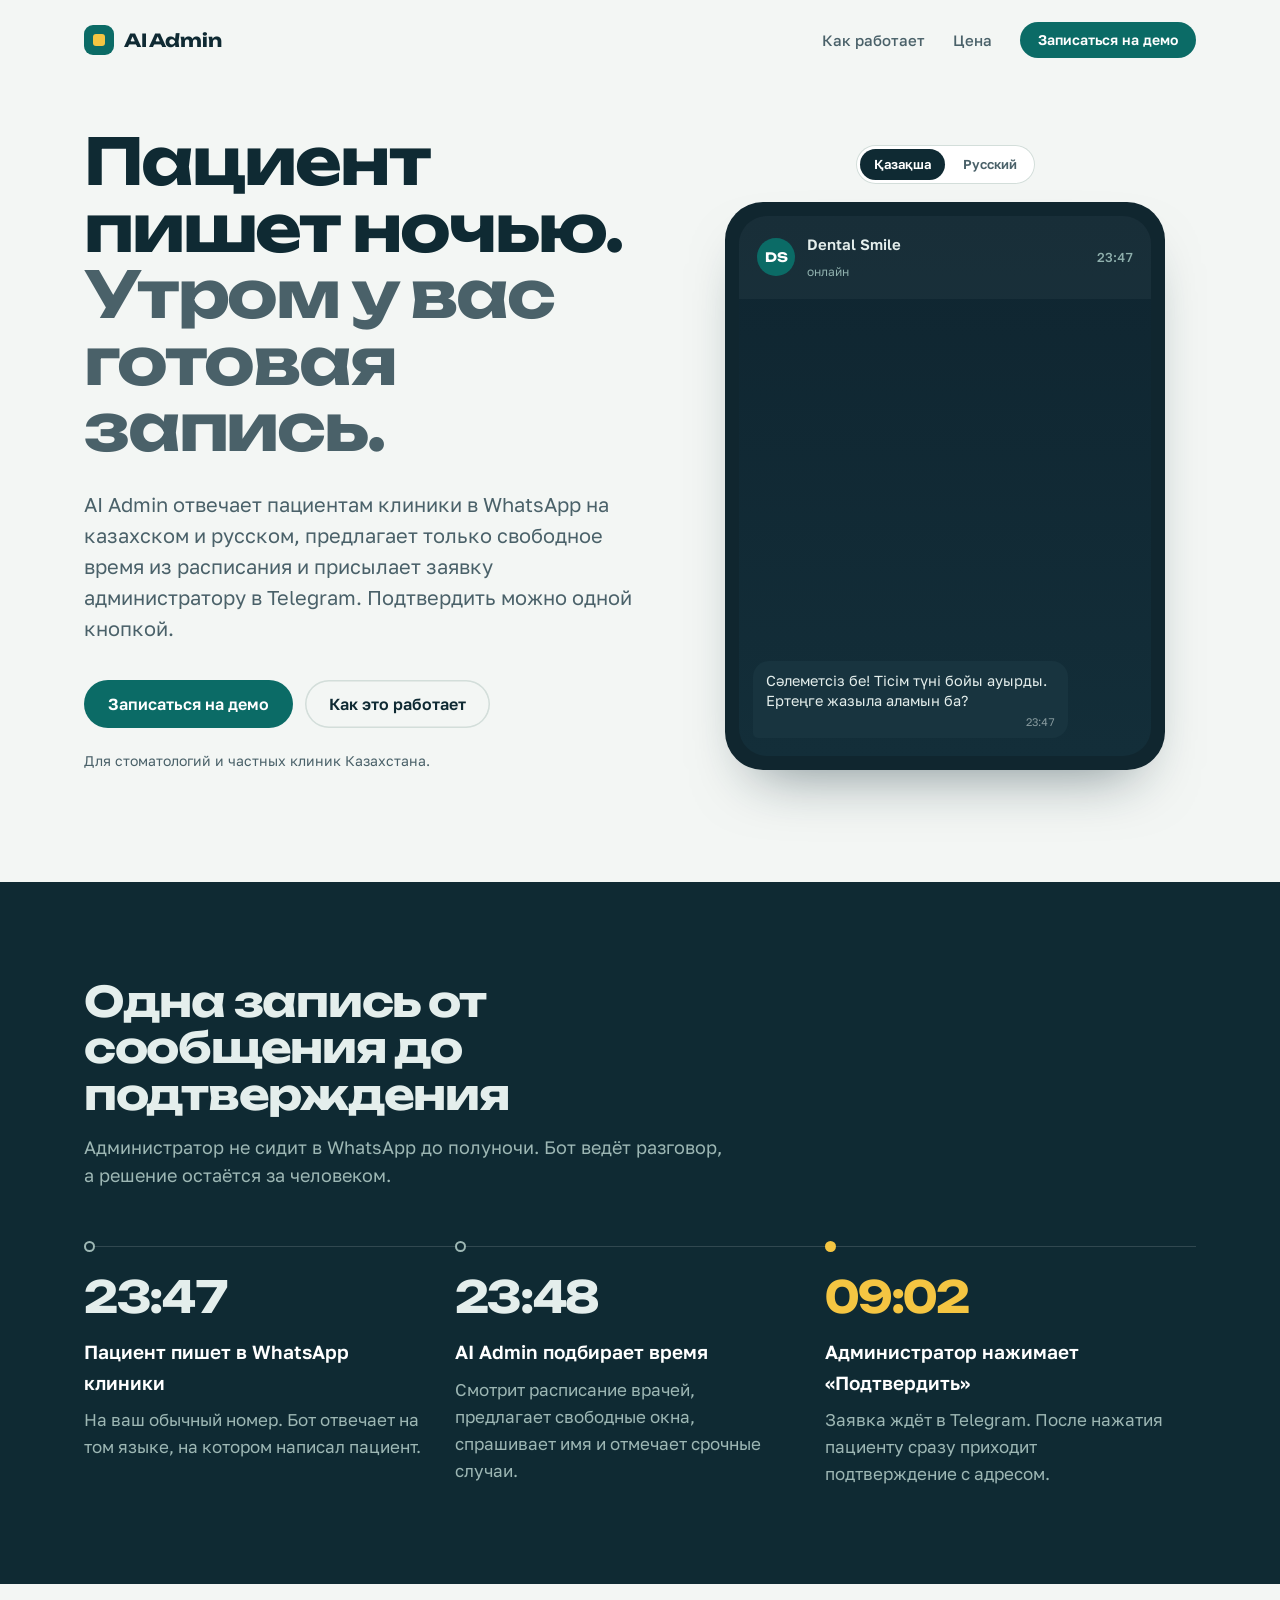
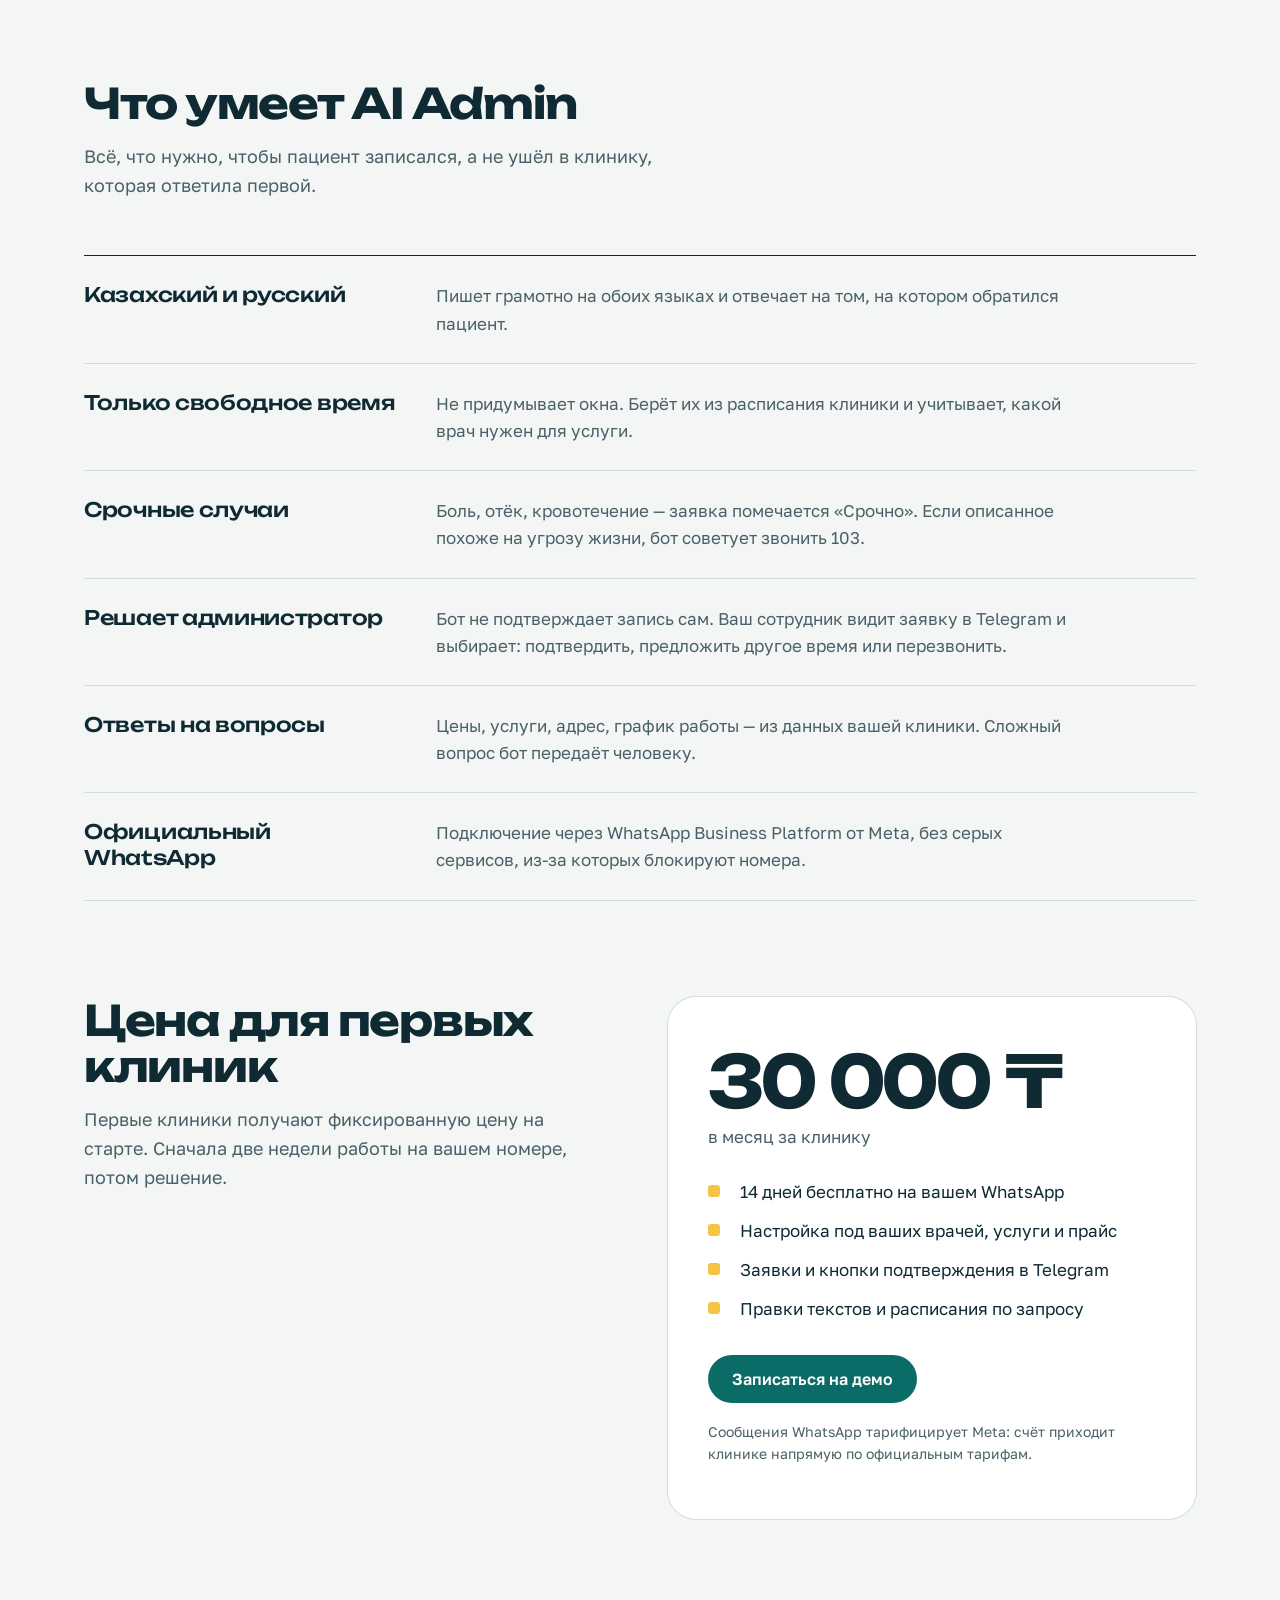
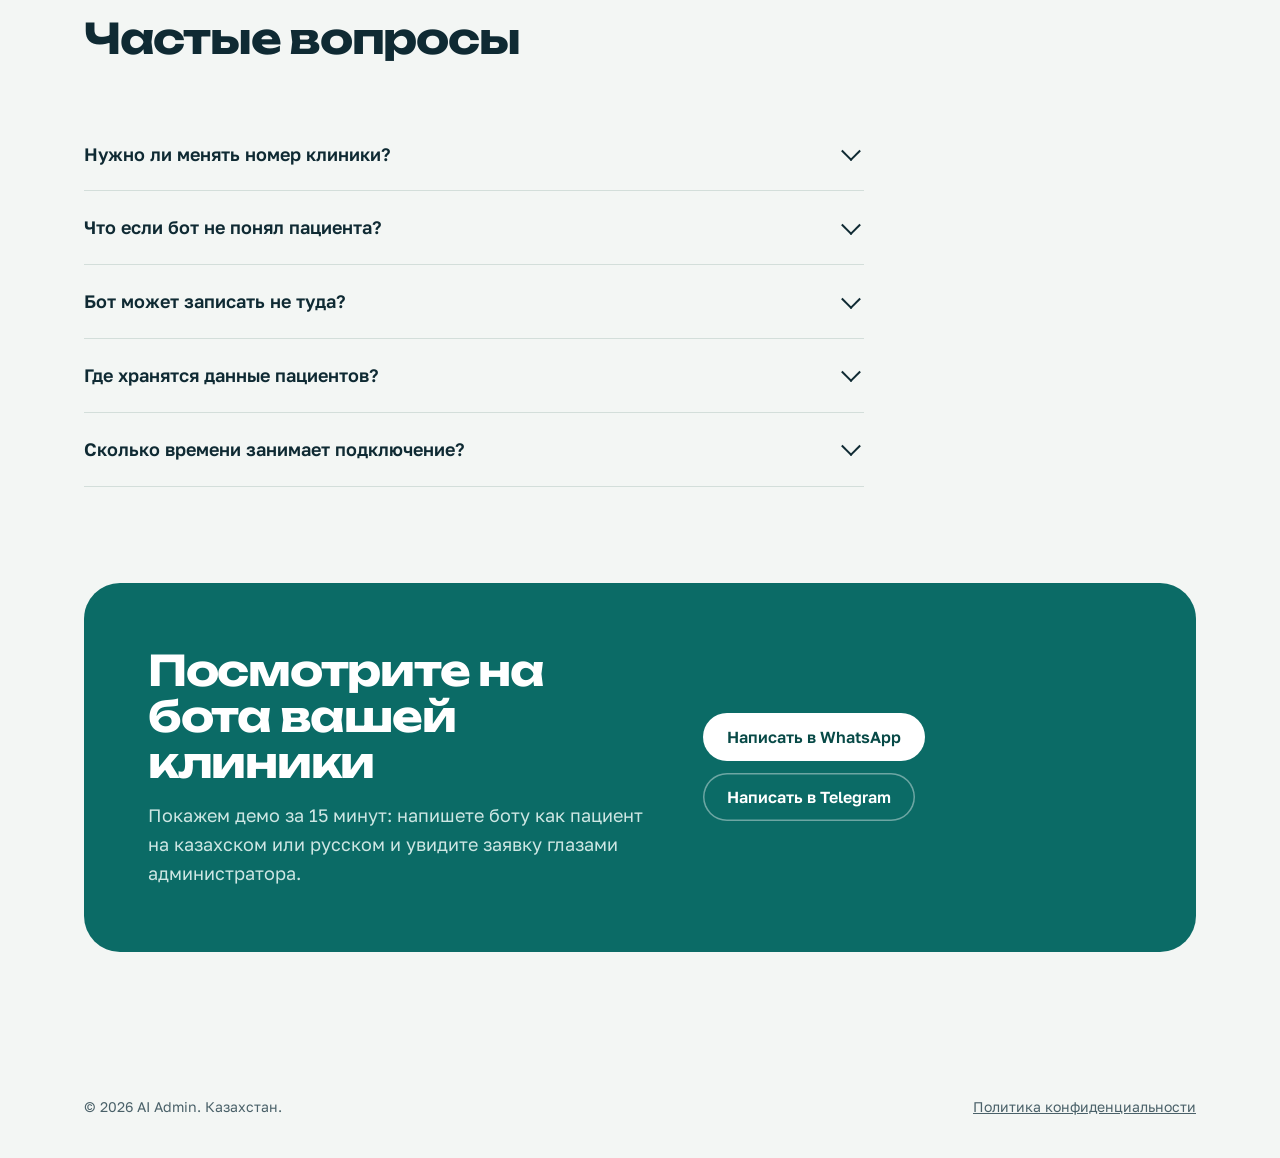
==== index.html @ a00ce55e "Сайт AI Admin: главная и политика конфиденциальности Co-Authored-By: Claude Opus 5.5 <noreply@anthro" ====
<!doctype html>
<html lang="ru">
<head>
<meta charset="utf-8">
<meta name="viewport" content="width=device-width, initial-scale=1">
<title>AI Admin — администратор клиники в WhatsApp</title>
<meta name="description" content="AI Admin отвечает пациентам клиники в WhatsApp на казахском и русском, предлагает свободные окна и передаёт заявку администратору в Telegram.">
<link rel="preconnect" href="https://fonts.googleapis.com">
<link rel="preconnect" href="https://fonts.gstatic.com" crossorigin>
<link href="https://fonts.googleapis.com/css2?family=Golos+Text:wght@400;500;600&family=Unbounded:wght@500;700&display=swap&subset=cyrillic-ext" rel="stylesheet">
<style>
:root{
  --enamel:#F3F6F4; --paper:#FFFFFF; --ink:#0F2A33; --ink-soft:#4A6169;
  --teal:#0B6B66; --teal-deep:#084A47; --slot:#F4C542; --line:#D3DEDA;
  --night:#10262F; --night-2:#18343F; --night-text:#E4EEEC;
  --display:"Unbounded", system-ui, sans-serif;
  --text:"Golos Text", system-ui, sans-serif;
}
*{box-sizing:border-box}
html{scroll-behavior:smooth}
body{margin:0;background:var(--enamel);color:var(--ink);font:400 17px/1.6 var(--text);-webkit-font-smoothing:antialiased}
a{color:inherit}
:focus-visible{outline:3px solid var(--slot);outline-offset:3px;border-radius:4px}
.wrap{max-width:1160px;margin:0 auto;padding:0 24px}
@media (max-width:600px){.wrap{padding:0 16px}}

/* header */
.top{display:flex;align-items:center;justify-content:space-between;padding:22px 0}
.logo{display:flex;align-items:center;gap:10px;font:700 18px/1 var(--display);text-decoration:none;letter-spacing:-.01em}
.logo-mark{width:30px;height:30px;border-radius:9px;background:var(--teal);display:grid;place-items:center}
.logo-mark i{width:12px;height:12px;border-radius:3px;background:var(--slot);display:block}
.top nav{display:flex;gap:28px;align-items:center;font-weight:500;font-size:15px}
.top nav a:not(.btn){text-decoration:none;color:var(--ink-soft)}
.top nav a:not(.btn):hover{color:var(--ink)}
@media (max-width:760px){.top nav a.hide-m{display:none}}

.btn{display:inline-flex;align-items:center;gap:10px;font:600 16px/1 var(--text);text-decoration:none;
  padding:16px 24px;border-radius:999px;border:0;cursor:pointer;transition:background .2s,transform .2s}
.btn-primary{background:var(--teal);color:#fff}
.btn-primary:hover{background:var(--teal-deep)}
.btn-ghost{background:transparent;color:var(--ink);box-shadow:inset 0 0 0 1.5px var(--line)}
.btn-ghost:hover{box-shadow:inset 0 0 0 1.5px var(--ink)}
.btn-sm{padding:11px 18px;font-size:14px}

/* hero */
.hero{display:grid;grid-template-columns:1.05fr .95fr;gap:56px;align-items:center;padding:48px 0 96px}
.hero h1{font:700 clamp(36px,5.2vw,64px)/1.04 var(--display);letter-spacing:-.035em;margin:0 0 28px}
.hero h1 span{display:block;color:var(--ink-soft)}
.lead{font-size:clamp(17px,1.6vw,20px);line-height:1.55;color:var(--ink-soft);max-width:34em;margin:0 0 36px}
.hero-ctas{display:flex;flex-wrap:wrap;gap:12px}
.hero-note{margin-top:22px;font-size:14px;color:var(--ink-soft)}
@media (max-width:920px){.hero{grid-template-columns:1fr;gap:48px;padding:24px 0 72px}}

/* stage: phone + admin card */
.stage{position:relative;justify-self:center;width:100%;max-width:440px}
.lang{display:flex;gap:4px;background:var(--paper);border-radius:999px;padding:4px;width:max-content;margin:0 auto 18px;box-shadow:inset 0 0 0 1px var(--line)}
.lang button{font:600 13px/1 var(--text);border:0;background:transparent;color:var(--ink-soft);padding:9px 14px;border-radius:999px;cursor:pointer}
.lang button[aria-pressed="true"]{background:var(--ink);color:#fff}
.phone{background:var(--night);border-radius:38px;padding:14px;box-shadow:0 30px 60px -30px rgba(15,42,51,.55)}
.screen{background:linear-gradient(180deg,#0F2530,#132E39);border-radius:28px;overflow:hidden;height:540px;display:flex;flex-direction:column}
.bar{display:flex;align-items:center;gap:12px;padding:16px 18px;background:rgba(255,255,255,.04);color:var(--night-text)}
.ava{width:38px;height:38px;border-radius:50%;background:var(--teal);display:grid;place-items:center;font:700 13px var(--display);color:#fff;flex:none}
.bar b{display:block;font-size:15px;font-weight:600}
.bar small{font-size:12px;color:#8FB0AD}
.clock{margin-left:auto;font:500 13px var(--text);color:#8FB0AD;font-variant-numeric:tabular-nums}
.chat{flex:1;padding:18px 14px;display:flex;flex-direction:column;gap:8px;overflow:hidden;justify-content:flex-end;transition:padding .45s}
.chat.lift{padding-bottom:200px}
@media (max-width:480px){.chat.lift{padding-bottom:18px}}
.msg{max-width:82%;padding:10px 13px 8px;border-radius:16px;font-size:14.5px;line-height:1.4;color:var(--night-text);
  opacity:0;transform:translateY(8px);transition:opacity .35s,transform .35s}
.msg.on{opacity:1;transform:none}
.msg.in{align-self:flex-start;background:var(--night-2);border-bottom-left-radius:5px}
.msg.out{align-self:flex-end;background:var(--teal);border-bottom-right-radius:5px}
.msg time{display:block;text-align:right;font-size:11px;color:rgba(228,238,236,.55);margin-top:3px;font-variant-numeric:tabular-nums}
.slots{display:flex;gap:6px;margin-top:8px}
.slots span{font:600 13px var(--text);padding:6px 10px;border-radius:8px;background:rgba(255,255,255,.12)}
.slots span.pick{background:var(--slot);color:var(--ink)}
.typing{align-self:flex-end;background:var(--teal);border-radius:16px;padding:12px 14px;display:none;gap:4px}
.typing.on{display:flex}
.typing i{width:6px;height:6px;border-radius:50%;background:#CDE6E3;animation:dot 1s infinite}
.typing i:nth-child(2){animation-delay:.15s}.typing i:nth-child(3){animation-delay:.3s}
@keyframes dot{0%,60%,100%{opacity:.3}30%{opacity:1}}

.admin{position:absolute;right:-56px;bottom:-40px;width:270px;background:var(--paper);border-radius:18px;padding:16px;
  box-shadow:0 24px 50px -20px rgba(15,42,51,.45),0 0 0 1px var(--line);font-size:13.5px;line-height:1.45;
  opacity:0;transform:translateY(16px) scale(.97);transition:opacity .45s,transform .45s}
.admin.on{opacity:1;transform:none}
.admin header{display:flex;align-items:center;gap:8px;font-weight:600;margin-bottom:8px}
.admin header .tg{width:22px;height:22px;border-radius:50%;background:#2AABEE;display:grid;place-items:center}
.admin header small{margin-left:auto;font-weight:500;color:var(--ink-soft);font-variant-numeric:tabular-nums}
.urgent{display:inline-block;background:#FDE3DF;color:#A3271A;font-weight:600;font-size:12px;padding:3px 8px;border-radius:6px;margin-bottom:6px}
.admin dl{margin:0;display:grid;grid-template-columns:auto 1fr;gap:2px 10px}
.admin dt{color:var(--ink-soft)}.admin dd{margin:0;font-weight:500}
.acts{display:grid;grid-template-columns:1fr 1fr;gap:6px;margin-top:12px}
.acts button{font:600 12.5px var(--text);border:0;border-radius:9px;padding:9px 6px;background:var(--enamel);color:var(--ink);cursor:default}
.acts button.ok{grid-column:1/-1;background:var(--teal);color:#fff;transition:background .3s}
.acts button.ok.done{background:var(--slot);color:var(--ink)}
@media (max-width:920px){.admin{right:-8px;bottom:-56px}}
@media (max-width:480px){.screen{height:500px}.admin{position:relative;right:auto;bottom:auto;width:auto;margin:-28px 12px 0}}

/* sections */
section{padding:96px 0}
.sec-head{max-width:640px;margin-bottom:56px}
h2{font:700 clamp(28px,3.4vw,42px)/1.1 var(--display);letter-spacing:-.03em;margin:0 0 16px}
.sec-head p{color:var(--ink-soft);margin:0;font-size:18px}

/* timeline */
.night{background:var(--ink);color:var(--night-text)}
.night .sec-head p{color:#9DB7B4}
.timeline{list-style:none;margin:0;padding:0;display:grid;grid-template-columns:repeat(3,1fr);gap:0;border-top:1px solid rgba(255,255,255,.14)}
.timeline li{padding:28px 32px 0 0;position:relative}
.timeline li::before{content:"";position:absolute;top:-6px;left:0;width:11px;height:11px;border-radius:50%;background:var(--ink);box-shadow:inset 0 0 0 2px #9DB7B4}
.timeline li:last-child::before{background:var(--slot);box-shadow:none}
.timeline time{display:block;font:700 44px/1 var(--display);letter-spacing:-.03em;font-variant-numeric:tabular-nums;margin-bottom:18px}
.timeline li:nth-child(3) time{color:var(--slot)}
.timeline h3{font-size:19px;font-weight:600;margin:0 0 8px;color:#fff}
.timeline p{margin:0;color:#9DB7B4;max-width:24em}
.timeline .gap{font-size:13px;color:#6F8D8A;margin-top:14px}
@media (max-width:820px){.timeline{grid-template-columns:1fr;border-top:0;border-left:1px solid rgba(255,255,255,.14);margin-left:5px}
  .timeline li{padding:0 0 44px 32px}.timeline li::before{top:10px;left:-6px}}

/* abilities: schedule-like rows */
.rows{border-top:1.5px solid var(--ink)}
.row{display:grid;grid-template-columns:minmax(200px,320px) 1fr;gap:32px;padding:26px 0;border-bottom:1px solid var(--line);align-items:baseline}
.row h3{font:500 20px/1.3 var(--display);letter-spacing:-.015em;margin:0}
.row p{margin:0;color:var(--ink-soft);max-width:38em}
@media (max-width:700px){.row{grid-template-columns:1fr;gap:8px}}

/* price */
.price{display:grid;grid-template-columns:1fr 1fr;gap:56px;align-items:start}
.tag{background:var(--paper);border-radius:28px;padding:40px;box-shadow:0 0 0 1px var(--line)}
.tag .sum{font:700 clamp(44px,6vw,72px)/1 var(--display);letter-spacing:-.04em;margin:8px 0 6px;font-variant-numeric:tabular-nums}
.tag .per{color:var(--ink-soft);margin:0 0 28px}
.tag ul{list-style:none;padding:0;margin:0 0 32px;display:grid;gap:12px}
.tag li{display:grid;grid-template-columns:22px 1fr;gap:10px}
.tag li::before{content:"";width:12px;height:12px;border-radius:3px;background:var(--slot);margin-top:7px}
.fine{font-size:14px;color:var(--ink-soft);margin-top:18px}
@media (max-width:860px){.price{grid-template-columns:1fr;gap:32px}.tag{padding:28px}}

/* faq */
.faq{max-width:780px}
details{border-bottom:1px solid var(--line)}
summary{list-style:none;cursor:pointer;padding:22px 40px 22px 0;font-weight:600;font-size:18px;position:relative}
summary::-webkit-details-marker{display:none}
summary::after{content:"";position:absolute;right:6px;top:50%;width:12px;height:12px;border-right:2px solid var(--ink);border-bottom:2px solid var(--ink);transform:translateY(-70%) rotate(45deg);transition:transform .25s}
details[open] summary::after{transform:translateY(-30%) rotate(-135deg)}
details p{margin:0 0 22px;color:var(--ink-soft);max-width:40em}

/* contact */
.contact{background:var(--teal);color:#fff;border-radius:36px;padding:64px;display:grid;grid-template-columns:1.2fr 1fr;gap:40px;align-items:center}
.contact h2{color:#fff}
.contact p{color:#CDE6E3;margin:0;font-size:18px;max-width:28em}
.contact .btns{display:flex;flex-direction:column;gap:12px;align-items:flex-start}
.contact .btn-primary{background:#fff;color:var(--teal-deep)}
.contact .btn-primary:hover{background:var(--slot);color:var(--ink)}
.contact .btn-ghost{color:#fff;box-shadow:inset 0 0 0 1.5px rgba(255,255,255,.4)}
.contact .btn-ghost:hover{box-shadow:inset 0 0 0 1.5px #fff}
@media (max-width:820px){.contact{grid-template-columns:1fr;padding:36px 24px;border-radius:28px}}

footer{padding:48px 0 40px;font-size:14px;color:var(--ink-soft);display:flex;flex-wrap:wrap;gap:16px 32px;justify-content:space-between}

@media (prefers-reduced-motion:reduce){
  html{scroll-behavior:auto}
  .msg,.admin{transition:none}
  .typing i{animation:none}
}
</style>
</head>
<body>

<div class="wrap">
  <header class="top">
    <a class="logo" href="#" aria-label="AI Admin, на главную"><span class="logo-mark"><i></i></span>AI Admin</a>
    <nav aria-label="Разделы">
      <a class="hide-m" href="#how">Как работает</a>
      <a class="hide-m" href="#price">Цена</a>
      <a class="btn btn-primary btn-sm" href="#contact">Записаться на демо</a>
    </nav>
  </header>

  <main>
  <div class="hero">
    <div>
      <h1>Пациент пишет ночью. <span>Утром у вас готовая запись.</span></h1>
      <p class="lead">AI Admin отвечает пациентам клиники в WhatsApp на казахском и русском, предлагает только свободное время из расписания и присылает заявку администратору в Telegram. Подтвердить можно одной кнопкой.</p>
      <div class="hero-ctas">
        <a class="btn btn-primary" href="#contact">Записаться на демо</a>
        <a class="btn btn-ghost" href="#how">Как это работает</a>
      </div>
      <p class="hero-note">Для стоматологий и частных клиник Казахстана.</p>
    </div>

    <div class="stage" aria-label="Пример переписки пациента с AI Admin">
      <div class="lang" role="group" aria-label="Язык примера">
        <button type="button" data-lang="kk" aria-pressed="true">Қазақша</button>
        <button type="button" data-lang="ru" aria-pressed="false">Русский</button>
      </div>
      <div class="phone">
        <div class="screen">
          <div class="bar">
            <div class="ava">DS</div>
            <div><b>Dental Smile</b><small id="status">онлайн</small></div>
            <div class="clock" id="clock">23:47</div>
          </div>
          <div class="chat" id="chat" aria-live="polite">
            <div class="typing" id="typing"><i></i><i></i><i></i></div>
          </div>
        </div>
      </div>
      <div class="admin" id="admin" aria-hidden="true">
        <header><span class="tg"><svg width="12" height="12" viewBox="0 0 24 24" fill="#fff" aria-hidden="true"><path d="M21.5 4.2 2.9 11.4c-1.3.5-1.3 1.2-.2 1.6l4.8 1.5 1.8 5.6c.2.6.1.9.8.9.5 0 .7-.2 1-.5l2.3-2.3 4.9 3.6c.9.5 1.5.2 1.8-.8l3.2-15.2c.3-1.3-.5-1.9-1.8-1.4Z"/></svg></span>Заявка №128<small>23:48</small></header>
        <span class="urgent">Срочно: острая боль</span>
        <dl>
          <dt>Пациент</dt><dd id="a-name">Айдана</dd>
          <dt>Врач</dt><dd>Терапевт</dd>
          <dt>Когда</dt><dd>Завтра, 09:00</dd>
        </dl>
        <div class="acts">
          <button type="button" class="ok" id="okbtn" tabindex="-1">Подтвердить</button>
          <button type="button" tabindex="-1">Другое время</button>
          <button type="button" tabindex="-1">Перезвонить</button>
        </div>
      </div>
    </div>
  </div>
  </main>
</div>

<section class="night" id="how">
  <div class="wrap">
    <div class="sec-head">
      <h2>Одна запись от сообщения до подтверждения</h2>
      <p>Администратор не сидит в WhatsApp до полуночи. Бот ведёт разговор, а решение остаётся за человеком.</p>
    </div>
    <ol class="timeline">
      <li>
        <time>23:47</time>
        <h3>Пациент пишет в WhatsApp клиники</h3>
        <p>На ваш обычный номер. Бот отвечает на том языке, на котором написал пациент.</p>
      </li>
      <li>
        <time>23:48</time>
        <h3>AI Admin подбирает время</h3>
        <p>Смотрит расписание врачей, предлагает свободные окна, спрашивает имя и отмечает срочные случаи.</p>
      </li>
      <li>
        <time>09:02</time>
        <h3>Администратор нажимает «Подтвердить»</h3>
        <p>Заявка ждёт в Telegram. После нажатия пациенту сразу приходит подтверждение с адресом.</p>
      </li>
    </ol>
  </div>
</section>

<section id="features">
  <div class="wrap">
    <div class="sec-head">
      <h2>Что умеет AI Admin</h2>
      <p>Всё, что нужно, чтобы пациент записался, а не ушёл в клинику, которая ответила первой.</p>
    </div>
    <div class="rows">
      <div class="row"><h3>Казахский и русский</h3><p>Пишет грамотно на обоих языках и отвечает на том, на котором обратился пациент.</p></div>
      <div class="row"><h3>Только свободное время</h3><p>Не придумывает окна. Берёт их из расписания клиники и учитывает, какой врач нужен для услуги.</p></div>
      <div class="row"><h3>Срочные случаи</h3><p>Боль, отёк, кровотечение — заявка помечается «Срочно». Если описанное похоже на угрозу жизни, бот советует звонить 103.</p></div>
      <div class="row"><h3>Решает администратор</h3><p>Бот не подтверждает запись сам. Ваш сотрудник видит заявку в Telegram и выбирает: подтвердить, предложить другое время или перезвонить.</p></div>
      <div class="row"><h3>Ответы на вопросы</h3><p>Цены, услуги, адрес, график работы — из данных вашей клиники. Сложный вопрос бот передаёт человеку.</p></div>
      <div class="row"><h3>Официальный WhatsApp</h3><p>Подключение через WhatsApp Business Platform от Meta, без серых сервисов, из-за которых блокируют номера.</p></div>
    </div>
  </div>
</section>

<section id="price" style="padding-top:0">
  <div class="wrap price">
    <div class="sec-head" style="margin-bottom:0">
      <h2>Цена для первых клиник</h2>
      <p>Первые клиники получают фиксированную цену на старте. Сначала две недели работы на вашем номере, потом решение.</p>
    </div>
    <div class="tag">
      <div class="sum">30 000 ₸</div>
      <p class="per">в месяц за клинику</p>
      <ul>
        <li>14 дней бесплатно на вашем WhatsApp</li>
        <li>Настройка под ваших врачей, услуги и прайс</li>
        <li>Заявки и кнопки подтверждения в Telegram</li>
        <li>Правки текстов и расписания по запросу</li>
      </ul>
      <a class="btn btn-primary" href="#contact">Записаться на демо</a>
      <p class="fine">Сообщения WhatsApp тарифицирует Meta: счёт приходит клинике напрямую по официальным тарифам.</p>
    </div>
  </div>
</section>

<section id="faq" style="padding-top:0">
  <div class="wrap">
    <div class="sec-head"><h2>Частые вопросы</h2></div>
    <div class="faq">
      <details><summary>Нужно ли менять номер клиники?</summary><p>Нет. Подключаем ваш номер к официальному WhatsApp Business Platform. Если номер сейчас в приложении WhatsApp Business, перед подключением расскажем, что изменится.</p></details>
      <details><summary>Что если бот не понял пациента?</summary><p>Он не гадает: передаёт разговор администратору с пометкой, что нужен человек, и пишет пациенту, что с ним свяжутся.</p></details>
      <details><summary>Бот может записать не туда?</summary><p>Запись подтверждает только ваш администратор. Бот создаёт заявку на свободное окно, а финальное решение за сотрудником.</p></details>
      <details><summary>Где хранятся данные пациентов?</summary><p>Для работающих клиник данные размещаются на сервере в Казахстане. Подробности в <a href="privacy.html">политике конфиденциальности</a>.</p></details>
      <details><summary>Сколько времени занимает подключение?</summary><p>Настройка под вашу клинику занимает несколько дней: собираем врачей, услуги и расписание, подключаем WhatsApp и Telegram администратора.</p></details>
    </div>
  </div>
</section>

<section id="contact" style="padding-top:0">
  <div class="wrap">
    <div class="contact">
      <div>
        <h2>Посмотрите на бота вашей клиники</h2>
        <p>Покажем демо за 15 минут: напишете боту как пациент на казахском или русском и увидите заявку глазами администратора.</p>
      </div>
      <div class="btns">
        <a class="btn btn-primary" id="c-wa" href="#" data-contact="wa">Написать в WhatsApp</a>
        <a class="btn btn-ghost" id="c-tg" href="#" data-contact="tg">Написать в Telegram</a>
      </div>
    </div>
  </div>
</section>

<div class="wrap">
  <footer>
    <span>© 2026 AI Admin. Казахстан.</span>
    <a href="privacy.html">Политика конфиденциальности</a>
  </footer>
</div>

<script>
// Контакты: впиши свои — пустые кнопки скрываются.
const CONTACT = { wa: "", tg: "" }; // wa: "77001234567", tg: "username"
for (const a of document.querySelectorAll("[data-contact]")) {
  const v = CONTACT[a.dataset.contact];
  if (!v) { a.hidden = true; continue; }
  a.href = a.dataset.contact === "wa" ? `https://wa.me/${v}` : `https://t.me/${v}`;
  a.target = "_blank"; a.rel = "noopener";
}

const SCRIPTS = {
  kk: {
    status: "онлайн", name: "Айдана",
    msgs: [
      ["in", "Сәлеметсіз бе! Тісім түні бойы ауырды. Ертеңге жазыла аламын ба?", "23:47"],
      ["out", "Сәлеметсіз бе! Ертең терапевтте бос уақыт бар. Қайсысы ыңғайлы?", "23:47", ["09:00", "11:30", "15:00"]],
      ["in", "09:00 болсын", "23:47"],
      ["out", "Жақсы. Атыңызды жазыңызшы.", "23:48"],
      ["in", "Айдана", "23:48"],
      ["out", "Рақмет, Айдана! Өтінішіңізді әкімшіге жібердім. Растағаннан кейін осында жазамын.", "23:48"],
      ["confirm"],
      ["out", "✅ Жазылдыңыз: ертең, 09:00, терапевт. Сізді күтеміз!", "09:02"],
    ],
  },
  ru: {
    status: "онлайн", name: "Айдана",
    msgs: [
      ["in", "Здравствуйте! Всю ночь болит зуб. Можно записаться на завтра?", "23:47"],
      ["out", "Здравствуйте! Завтра у терапевта есть свободное время. Как вам удобнее?", "23:47", ["09:00", "11:30", "15:00"]],
      ["in", "Давайте в 09:00", "23:47"],
      ["out", "Хорошо. Напишите, пожалуйста, ваше имя.", "23:48"],
      ["in", "Айдана", "23:48"],
      ["out", "Спасибо, Айдана! Передала заявку администратору. Как только подтвердит, напишу сюда.", "23:48"],
      ["confirm"],
      ["out", "✅ Вы записаны: завтра, 09:00, терапевт. Ждём вас!", "09:02"],
    ],
  },
};

const chat = document.getElementById("chat"), typing = document.getElementById("typing");
const admin = document.getElementById("admin"), okbtn = document.getElementById("okbtn");
const clock = document.getElementById("clock");
const reduce = matchMedia("(prefers-reduced-motion: reduce)").matches;
let run = 0;
const wait = (ms, id) => new Promise((res, rej) => setTimeout(() => id === run ? res() : rej(), reduce ? 0 : ms));

function bubble([side, text, time, slots]) {
  const m = document.createElement("div");
  m.className = `msg ${side}`;
  m.textContent = text;
  if (slots) {
    const s = document.createElement("div"); s.className = "slots";
    slots.forEach((t, i) => { const b = document.createElement("span"); b.textContent = t; if (i === 0) b.dataset.first = "1"; s.append(b); });
    m.append(s);
  }
  const t = document.createElement("time"); t.textContent = time; m.append(t);
  chat.insertBefore(m, typing);
  void m.offsetWidth; // зафиксировать начальное состояние, чтобы сработала анимация
  m.classList.add("on");
  return m;
}

async function play(lang) {
  const id = ++run, sc = SCRIPTS[lang];
  chat.querySelectorAll(".msg").forEach(n => n.remove());
  admin.classList.remove("on"); okbtn.classList.remove("done"); chat.classList.remove("lift");
  okbtn.textContent = "Подтвердить";
  clock.textContent = "23:47";
  try {
    await wait(500, id);
    let slotMsg;
    for (const step of sc.msgs) {
      if (step[0] === "confirm") {
        chat.classList.add("lift"); admin.classList.add("on"); await wait(1800, id);
        okbtn.classList.add("done"); okbtn.textContent = "✓ Подтверждено"; clock.textContent = "09:02";
        await wait(900, id); continue;
      }
      if (step[0] === "out") { typing.classList.add("on"); await wait(1100, id); typing.classList.remove("on"); }
      else await wait(900, id);
      const m = bubble(step);
      if (step[3]) slotMsg = m;
      if (step[0] === "in" && slotMsg && /09:00/.test(step[1])) slotMsg.querySelector("[data-first]").classList.add("pick");
      clock.textContent = step[2];
      await wait(step[0] === "in" ? 600 : 900, id);
    }
    await wait(6000, id);
    play(lang);
  } catch (_) { /* перезапуск другим языком */ }
}

document.querySelectorAll(".lang button").forEach(b => b.addEventListener("click", () => {
  document.querySelectorAll(".lang button").forEach(x => x.setAttribute("aria-pressed", x === b));
  play(b.dataset.lang);
}));
play("kk");
</script>
</body>
</html>
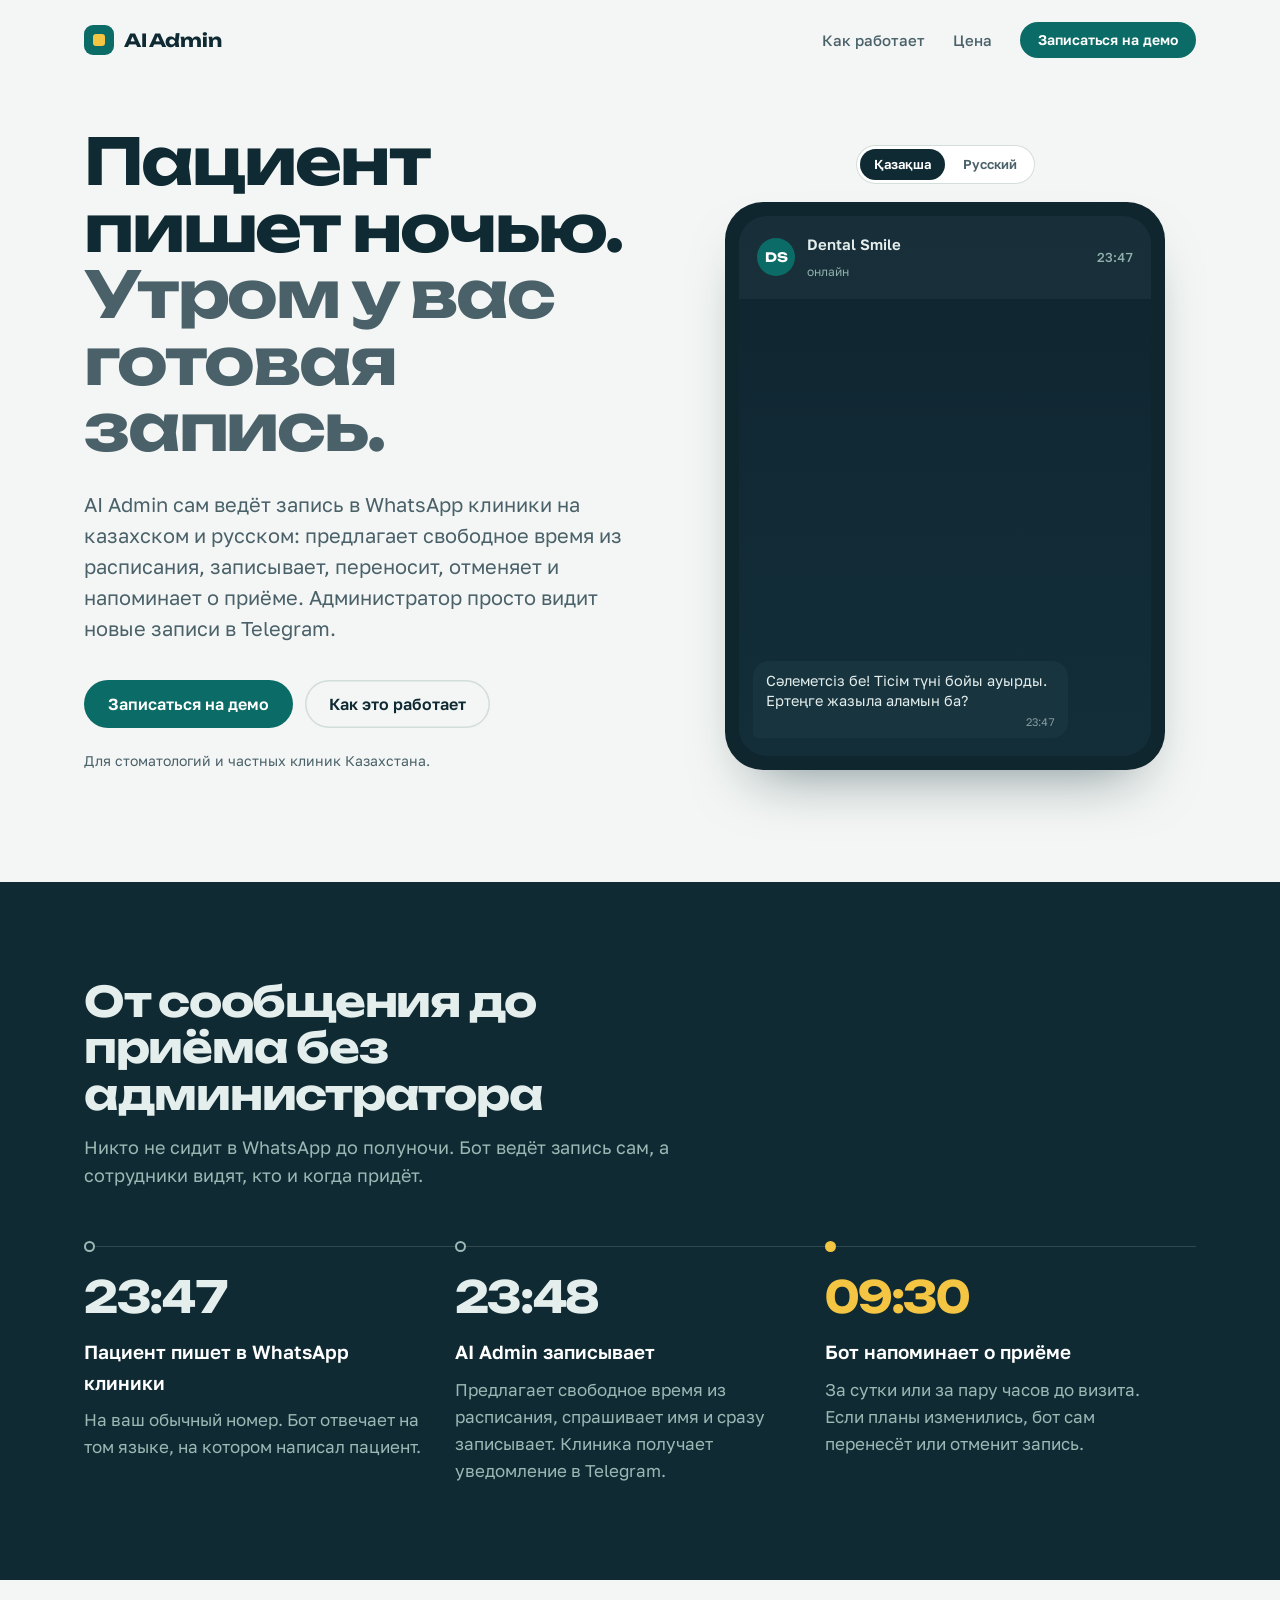
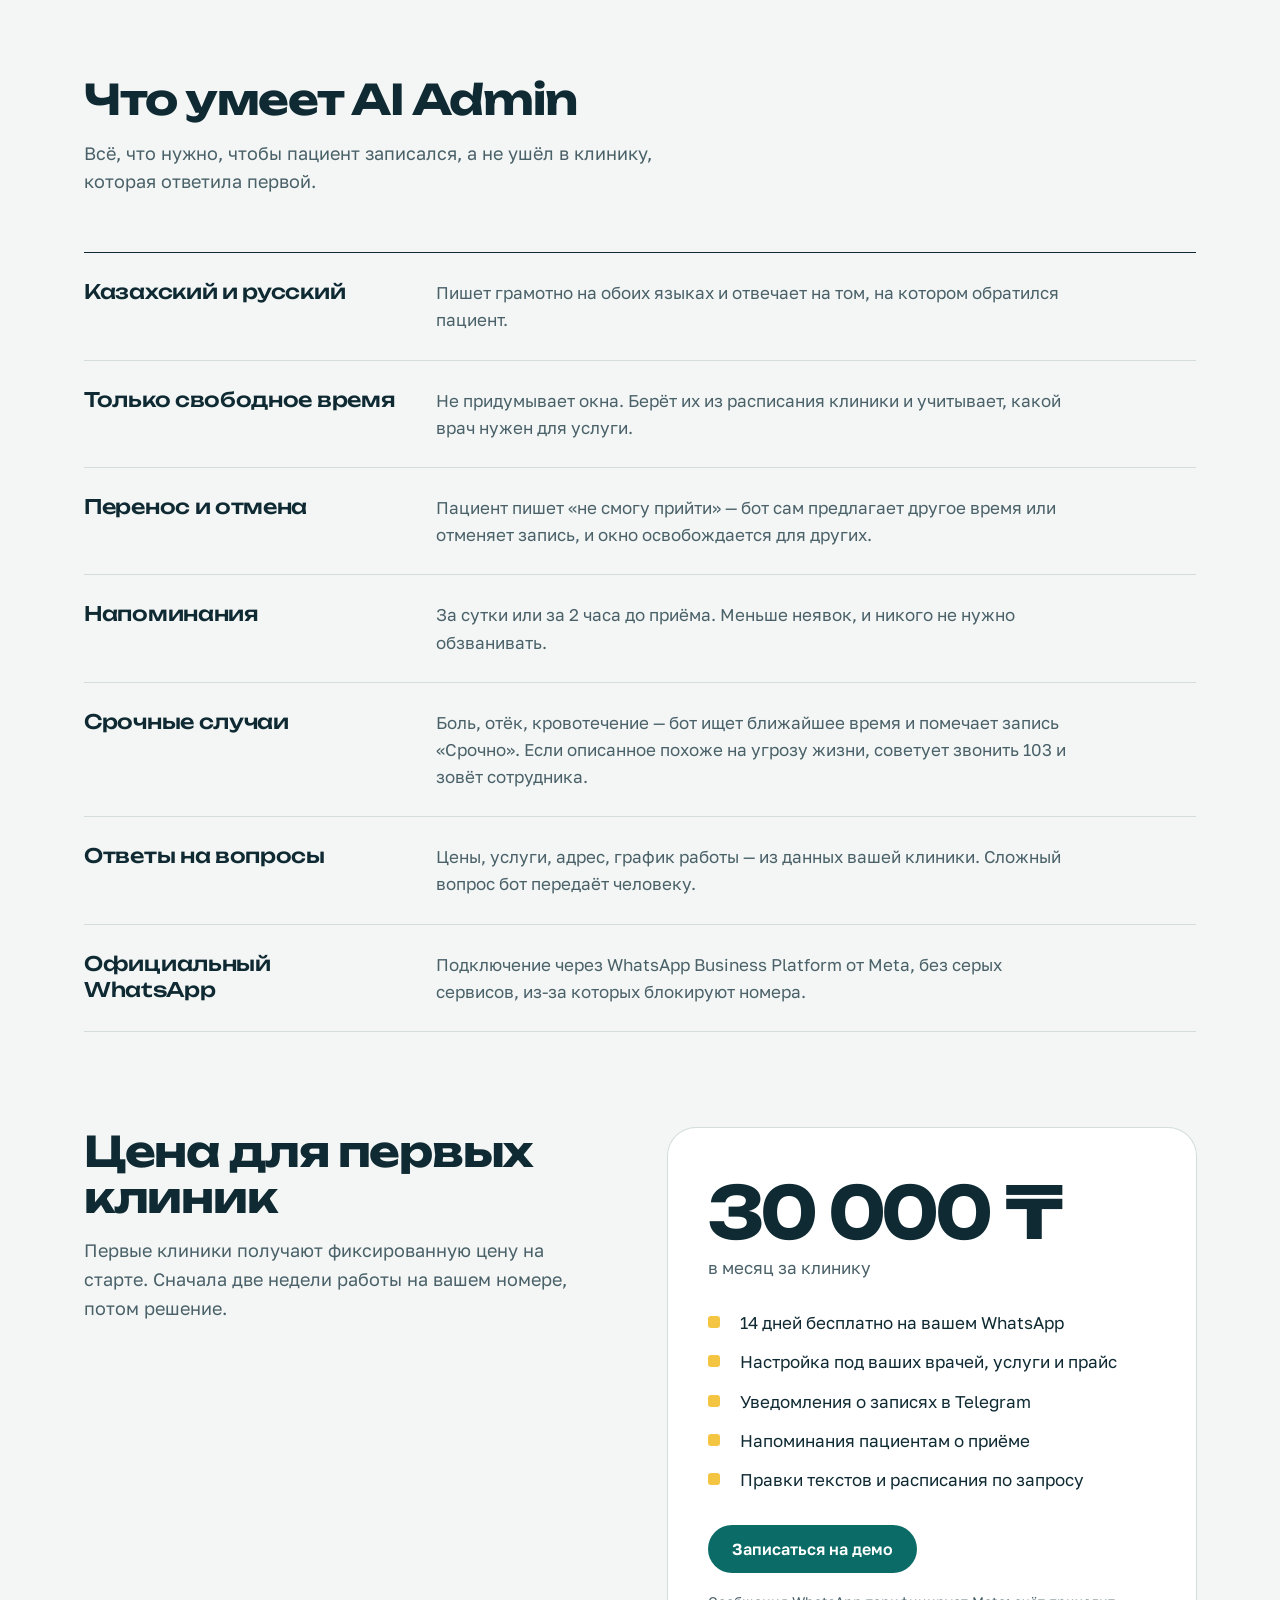
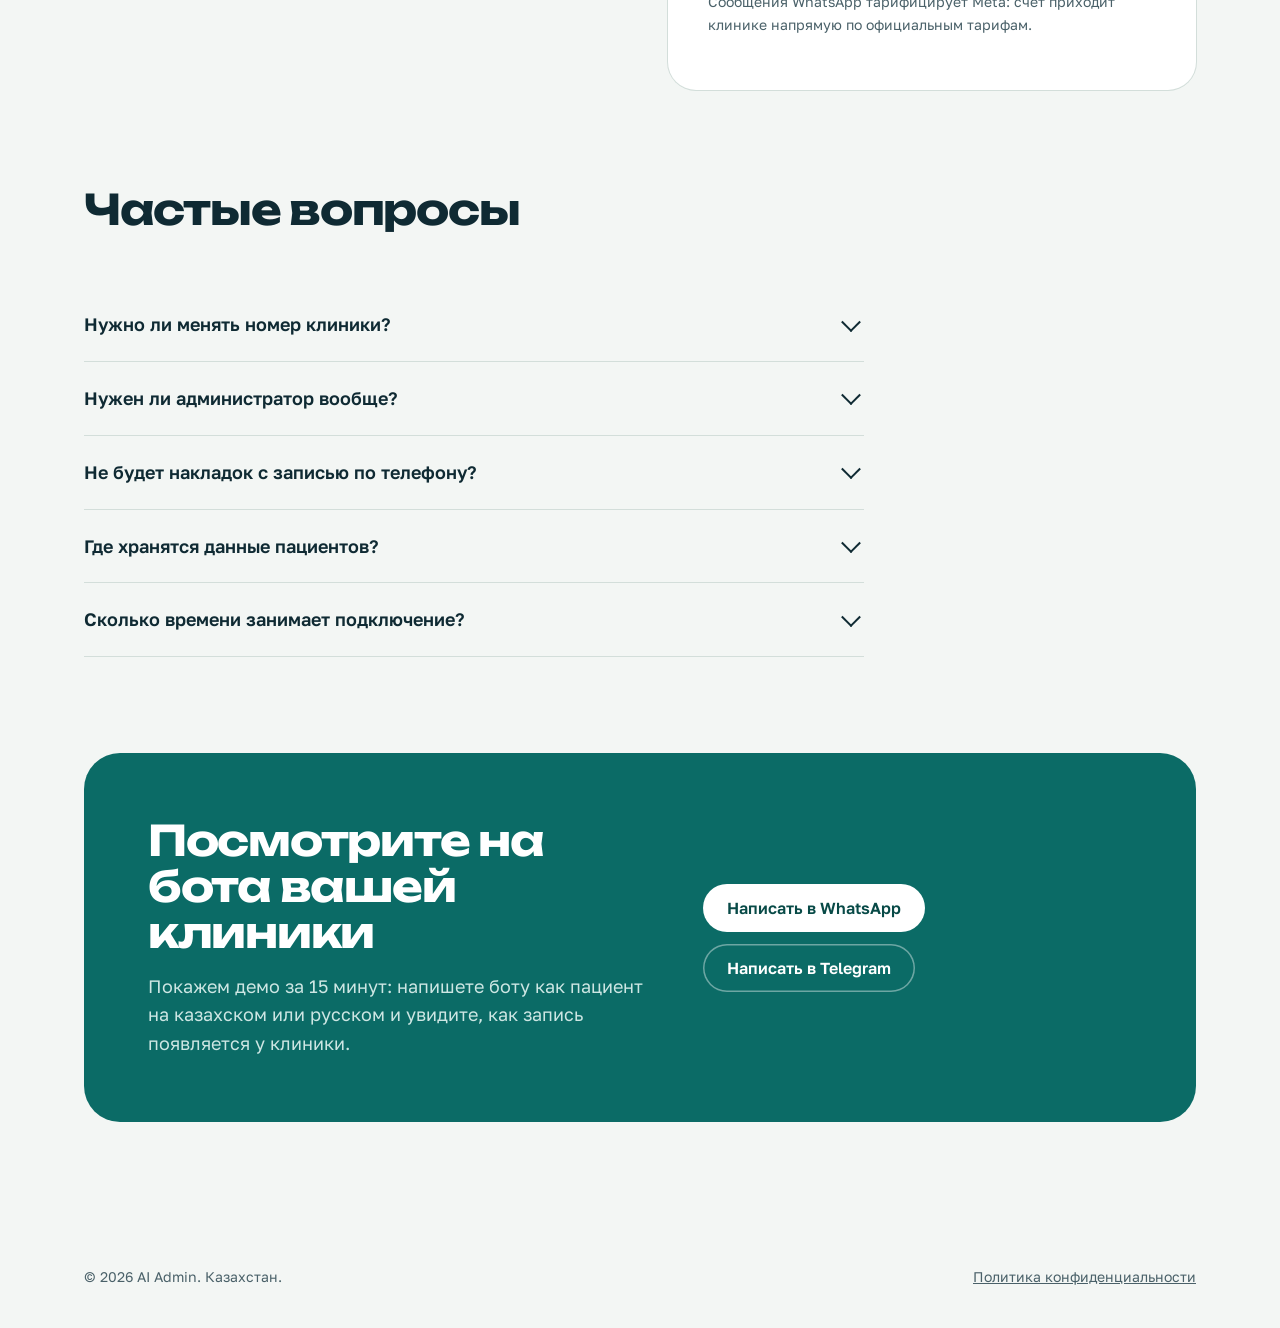
==== commit fac65862: "Сайт: бот записывает сам, перенос, отмена и напоминания Co-Authored-By: Claude Opus 5.5 <noreply@ant" ====
--- a/index.html
+++ b/index.html
@@ -4,7 +4,7 @@
 <meta charset="utf-8">
 <meta name="viewport" content="width=device-width, initial-scale=1">
 <title>AI Admin — администратор клиники в WhatsApp</title>
-<meta name="description" content="AI Admin отвечает пациентам клиники в WhatsApp на казахском и русском, предлагает свободные окна и передаёт заявку администратору в Telegram.">
+<meta name="description" content="AI Admin сам записывает пациентов клиники в WhatsApp на казахском и русском: свободное время из расписания, перенос, отмена и напоминания о приёме.">
 <link rel="preconnect" href="https://fonts.googleapis.com">
 <link rel="preconnect" href="https://fonts.gstatic.com" crossorigin>
 <link href="https://fonts.googleapis.com/css2?family=Golos+Text:wght@400;500;600&family=Unbounded:wght@500;700&display=swap&subset=cyrillic-ext" rel="stylesheet">
@@ -93,8 +93,8 @@
 .admin dt{color:var(--ink-soft)}.admin dd{margin:0;font-weight:500}
 .acts{display:grid;grid-template-columns:1fr 1fr;gap:6px;margin-top:12px}
 .acts button{font:600 12.5px var(--text);border:0;border-radius:9px;padding:9px 6px;background:var(--enamel);color:var(--ink);cursor:default}
-.acts button.ok{grid-column:1/-1;background:var(--teal);color:#fff;transition:background .3s}
-.acts button.ok.done{background:var(--slot);color:var(--ink)}
+.acts button{color:var(--ink-soft)}
+.booked{margin:12px 0 0;padding:9px 10px;border-radius:9px;background:var(--slot);font-weight:600;font-size:13px}
 @media (max-width:920px){.admin{right:-8px;bottom:-56px}}
 @media (max-width:480px){.screen{height:500px}.admin{position:relative;right:auto;bottom:auto;width:auto;margin:-28px 12px 0}}
 
@@ -182,7 +182,7 @@
   <div class="hero">
     <div>
       <h1>Пациент пишет ночью. <span>Утром у вас готовая запись.</span></h1>
-      <p class="lead">AI Admin отвечает пациентам клиники в WhatsApp на казахском и русском, предлагает только свободное время из расписания и присылает заявку администратору в Telegram. Подтвердить можно одной кнопкой.</p>
+      <p class="lead">AI Admin сам ведёт запись в WhatsApp клиники на казахском и русском: предлагает свободное время из расписания, записывает, переносит, отменяет и напоминает о приёме. Администратор просто видит новые записи в Telegram.</p>
       <div class="hero-ctas">
         <a class="btn btn-primary" href="#contact">Записаться на демо</a>
         <a class="btn btn-ghost" href="#how">Как это работает</a>
@@ -208,17 +208,17 @@
         </div>
       </div>
       <div class="admin" id="admin" aria-hidden="true">
-        <header><span class="tg"><svg width="12" height="12" viewBox="0 0 24 24" fill="#fff" aria-hidden="true"><path d="M21.5 4.2 2.9 11.4c-1.3.5-1.3 1.2-.2 1.6l4.8 1.5 1.8 5.6c.2.6.1.9.8.9.5 0 .7-.2 1-.5l2.3-2.3 4.9 3.6c.9.5 1.5.2 1.8-.8l3.2-15.2c.3-1.3-.5-1.9-1.8-1.4Z"/></svg></span>Заявка №128<small>23:48</small></header>
+        <header><span class="tg"><svg width="12" height="12" viewBox="0 0 24 24" fill="#fff" aria-hidden="true"><path d="M21.5 4.2 2.9 11.4c-1.3.5-1.3 1.2-.2 1.6l4.8 1.5 1.8 5.6c.2.6.1.9.8.9.5 0 .7-.2 1-.5l2.3-2.3 4.9 3.6c.9.5 1.5.2 1.8-.8l3.2-15.2c.3-1.3-.5-1.9-1.8-1.4Z"/></svg></span>Новая запись №128<small>23:48</small></header>
         <span class="urgent">Срочно: острая боль</span>
         <dl>
           <dt>Пациент</dt><dd id="a-name">Айдана</dd>
           <dt>Врач</dt><dd>Терапевт</dd>
-          <dt>Когда</dt><dd>Завтра, 09:00</dd>
+          <dt>Когда</dt><dd>Завтра, 11:30</dd>
         </dl>
+        <p class="booked" id="booked">✓ Бот уже записал пациента</p>
         <div class="acts">
-          <button type="button" class="ok" id="okbtn" tabindex="-1">Подтвердить</button>
-          <button type="button" tabindex="-1">Другое время</button>
-          <button type="button" tabindex="-1">Перезвонить</button>
+          <button type="button" tabindex="-1">Отменить</button>
+          <button type="button" tabindex="-1">Перезвоню сам</button>
         </div>
       </div>
     </div>
@@ -229,8 +229,8 @@
 <section class="night" id="how">
   <div class="wrap">
     <div class="sec-head">
-      <h2>Одна запись от сообщения до подтверждения</h2>
-      <p>Администратор не сидит в WhatsApp до полуночи. Бот ведёт разговор, а решение остаётся за человеком.</p>
+      <h2>От сообщения до приёма без администратора</h2>
+      <p>Никто не сидит в WhatsApp до полуночи. Бот ведёт запись сам, а сотрудники видят, кто и когда придёт.</p>
     </div>
     <ol class="timeline">
       <li>
@@ -240,13 +240,13 @@
       </li>
       <li>
         <time>23:48</time>
-        <h3>AI Admin подбирает время</h3>
-        <p>Смотрит расписание врачей, предлагает свободные окна, спрашивает имя и отмечает срочные случаи.</p>
+        <h3>AI Admin записывает</h3>
+        <p>Предлагает свободное время из расписания, спрашивает имя и сразу записывает. Клиника получает уведомление в Telegram.</p>
       </li>
       <li>
-        <time>09:02</time>
-        <h3>Администратор нажимает «Подтвердить»</h3>
-        <p>Заявка ждёт в Telegram. После нажатия пациенту сразу приходит подтверждение с адресом.</p>
+        <time>09:30</time>
+        <h3>Бот напоминает о приёме</h3>
+        <p>За сутки или за пару часов до визита. Если планы изменились, бот сам перенесёт или отменит запись.</p>
       </li>
     </ol>
   </div>
@@ -261,8 +261,9 @@
     <div class="rows">
       <div class="row"><h3>Казахский и русский</h3><p>Пишет грамотно на обоих языках и отвечает на том, на котором обратился пациент.</p></div>
       <div class="row"><h3>Только свободное время</h3><p>Не придумывает окна. Берёт их из расписания клиники и учитывает, какой врач нужен для услуги.</p></div>
-      <div class="row"><h3>Срочные случаи</h3><p>Боль, отёк, кровотечение — заявка помечается «Срочно». Если описанное похоже на угрозу жизни, бот советует звонить 103.</p></div>
-      <div class="row"><h3>Решает администратор</h3><p>Бот не подтверждает запись сам. Ваш сотрудник видит заявку в Telegram и выбирает: подтвердить, предложить другое время или перезвонить.</p></div>
+      <div class="row"><h3>Перенос и отмена</h3><p>Пациент пишет «не смогу прийти» — бот сам предлагает другое время или отменяет запись, и окно освобождается для других.</p></div>
+      <div class="row"><h3>Напоминания</h3><p>За сутки или за 2 часа до приёма. Меньше неявок, и никого не нужно обзванивать.</p></div>
+      <div class="row"><h3>Срочные случаи</h3><p>Боль, отёк, кровотечение — бот ищет ближайшее время и помечает запись «Срочно». Если описанное похоже на угрозу жизни, советует звонить 103 и зовёт сотрудника.</p></div>
       <div class="row"><h3>Ответы на вопросы</h3><p>Цены, услуги, адрес, график работы — из данных вашей клиники. Сложный вопрос бот передаёт человеку.</p></div>
       <div class="row"><h3>Официальный WhatsApp</h3><p>Подключение через WhatsApp Business Platform от Meta, без серых сервисов, из-за которых блокируют номера.</p></div>
     </div>
@@ -281,7 +282,8 @@
       <ul>
         <li>14 дней бесплатно на вашем WhatsApp</li>
         <li>Настройка под ваших врачей, услуги и прайс</li>
-        <li>Заявки и кнопки подтверждения в Telegram</li>
+        <li>Уведомления о записях в Telegram</li>
+        <li>Напоминания пациентам о приёме</li>
         <li>Правки текстов и расписания по запросу</li>
       </ul>
       <a class="btn btn-primary" href="#contact">Записаться на демо</a>
@@ -295,8 +297,8 @@
     <div class="sec-head"><h2>Частые вопросы</h2></div>
     <div class="faq">
       <details><summary>Нужно ли менять номер клиники?</summary><p>Нет. Подключаем ваш номер к официальному WhatsApp Business Platform. Если номер сейчас в приложении WhatsApp Business, перед подключением расскажем, что изменится.</p></details>
-      <details><summary>Что если бот не понял пациента?</summary><p>Он не гадает: передаёт разговор администратору с пометкой, что нужен человек, и пишет пациенту, что с ним свяжутся.</p></details>
-      <details><summary>Бот может записать не туда?</summary><p>Запись подтверждает только ваш администратор. Бот создаёт заявку на свободное окно, а финальное решение за сотрудником.</p></details>
+      <details><summary>Нужен ли администратор вообще?</summary><p>Для записи, переноса, отмены и вопросов о ценах и адресе — нет. Сотрудника бот зовёт только при жалобе, опасном состоянии или вопросе, ответа на который нет в данных клиники.</p></details>
+      <details><summary>Не будет накладок с записью по телефону?</summary><p>При подключении настраиваем общее расписание с вашей программой записи или таблицей, чтобы бот видел те же занятые часы, что и сотрудники. Каждую новую запись клиника сразу видит в Telegram и может отменить её одной кнопкой.</p></details>
       <details><summary>Где хранятся данные пациентов?</summary><p>Для работающих клиник данные размещаются на сервере в Казахстане. Подробности в <a href="privacy.html">политике конфиденциальности</a>.</p></details>
       <details><summary>Сколько времени занимает подключение?</summary><p>Настройка под вашу клинику занимает несколько дней: собираем врачей, услуги и расписание, подключаем WhatsApp и Telegram администратора.</p></details>
     </div>
@@ -308,7 +310,7 @@
     <div class="contact">
       <div>
         <h2>Посмотрите на бота вашей клиники</h2>
-        <p>Покажем демо за 15 минут: напишете боту как пациент на казахском или русском и увидите заявку глазами администратора.</p>
+        <p>Покажем демо за 15 минут: напишете боту как пациент на казахском или русском и увидите, как запись появляется у клиники.</p>
       </div>
       <div class="btns">
         <a class="btn btn-primary" id="c-wa" href="#" data-contact="wa">Написать в WhatsApp</a>
@@ -327,7 +329,7 @@
 
 <script>
 // Контакты: впиши свои — пустые кнопки скрываются.
-const CONTACT = { wa: "", tg: "" }; // wa: "77001234567", tg: "username"
+const CONTACT = { wa: "77472373165", tg: "dekoo_n" };
 for (const a of document.querySelectorAll("[data-contact]")) {
   const v = CONTACT[a.dataset.contact];
   if (!v) { a.hidden = true; continue; }
@@ -340,32 +342,32 @@
     status: "онлайн", name: "Айдана",
     msgs: [
       ["in", "Сәлеметсіз бе! Тісім түні бойы ауырды. Ертеңге жазыла аламын ба?", "23:47"],
-      ["out", "Сәлеметсіз бе! Ертең терапевтте бос уақыт бар. Қайсысы ыңғайлы?", "23:47", ["09:00", "11:30", "15:00"]],
-      ["in", "09:00 болсын", "23:47"],
+      ["out", "Сәлеметсіз бе! Мен Dental Smile клиникасының виртуалды көмекшісімін. Ертең терапевтте бос уақыт бар. Қайсысы ыңғайлы?", "23:47", ["11:30", "14:00", "16:30"]],
+      ["in", "11:30 болсын", "23:47"],
       ["out", "Жақсы. Атыңызды жазыңызшы.", "23:48"],
       ["in", "Айдана", "23:48"],
-      ["out", "Рақмет, Айдана! Өтінішіңізді әкімшіге жібердім. Растағаннан кейін осында жазамын.", "23:48"],
-      ["confirm"],
-      ["out", "✅ Жазылдыңыз: ертең, 09:00, терапевт. Сізді күтеміз!", "09:02"],
+      ["out", "✅ Айдана, сіз жазылдыңыз: ертең, 11:30, терапевт. Жоспар өзгерсе, осында жазыңыз.", "23:48"],
+      ["card"],
+      ["out", "🔔 Еске салу: бүгін 11:30-да сізді терапевт күтеді. Келе алмасаңыз, жазыңыз — ауыстырып беремін.", "09:30"],
     ],
   },
   ru: {
     status: "онлайн", name: "Айдана",
     msgs: [
       ["in", "Здравствуйте! Всю ночь болит зуб. Можно записаться на завтра?", "23:47"],
-      ["out", "Здравствуйте! Завтра у терапевта есть свободное время. Как вам удобнее?", "23:47", ["09:00", "11:30", "15:00"]],
-      ["in", "Давайте в 09:00", "23:47"],
+      ["out", "Здравствуйте! Я виртуальный помощник клиники Dental Smile. Завтра у терапевта есть свободное время. Как вам удобнее?", "23:47", ["11:30", "14:00", "16:30"]],
+      ["in", "Давайте в 11:30", "23:47"],
       ["out", "Хорошо. Напишите, пожалуйста, ваше имя.", "23:48"],
       ["in", "Айдана", "23:48"],
-      ["out", "Спасибо, Айдана! Передала заявку администратору. Как только подтвердит, напишу сюда.", "23:48"],
-      ["confirm"],
-      ["out", "✅ Вы записаны: завтра, 09:00, терапевт. Ждём вас!", "09:02"],
+      ["out", "✅ Айдана, вы записаны: завтра, 11:30, терапевт. Если планы изменятся — напишите сюда.", "23:48"],
+      ["card"],
+      ["out", "🔔 Напоминаем: сегодня в 11:30 вас ждёт терапевт. Не получается прийти? Напишите — перенесу.", "09:30"],
     ],
   },
 };
 
 const chat = document.getElementById("chat"), typing = document.getElementById("typing");
-const admin = document.getElementById("admin"), okbtn = document.getElementById("okbtn");
+const admin = document.getElementById("admin");
 const clock = document.getElementById("clock");
 const reduce = matchMedia("(prefers-reduced-motion: reduce)").matches;
 let run = 0;
@@ -377,7 +379,7 @@
   m.textContent = text;
   if (slots) {
     const s = document.createElement("div"); s.className = "slots";
-    slots.forEach((t, i) => { const b = document.createElement("span"); b.textContent = t; if (i === 0) b.dataset.first = "1"; s.append(b); });
+    slots.forEach(t => { const b = document.createElement("span"); b.textContent = t; s.append(b); });
     m.append(s);
   }
   const t = document.createElement("time"); t.textContent = time; m.append(t);
@@ -390,23 +392,23 @@
 async function play(lang) {
   const id = ++run, sc = SCRIPTS[lang];
   chat.querySelectorAll(".msg").forEach(n => n.remove());
-  admin.classList.remove("on"); okbtn.classList.remove("done"); chat.classList.remove("lift");
-  okbtn.textContent = "Подтвердить";
+  admin.classList.remove("on"); chat.classList.remove("lift");
   clock.textContent = "23:47";
   try {
     await wait(500, id);
     let slotMsg;
     for (const step of sc.msgs) {
-      if (step[0] === "confirm") {
-        chat.classList.add("lift"); admin.classList.add("on"); await wait(1800, id);
-        okbtn.classList.add("done"); okbtn.textContent = "✓ Подтверждено"; clock.textContent = "09:02";
-        await wait(900, id); continue;
+      if (step[0] === "card") {  // клиника видит новую запись — нажимать ничего не нужно
+        chat.classList.add("lift"); admin.classList.add("on"); await wait(2600, id);
+        continue;
       }
+      if (step[2] === "09:30") { admin.classList.remove("on"); chat.classList.remove("lift"); await wait(700, id); }  // утро
       if (step[0] === "out") { typing.classList.add("on"); await wait(1100, id); typing.classList.remove("on"); }
       else await wait(900, id);
       const m = bubble(step);
       if (step[3]) slotMsg = m;
-      if (step[0] === "in" && slotMsg && /09:00/.test(step[1])) slotMsg.querySelector("[data-first]").classList.add("pick");
+      if (step[0] === "in" && slotMsg) slotMsg.querySelectorAll(".slots span")
+        .forEach(s => { if (step[1].includes(s.textContent)) s.classList.add("pick"); });
       clock.textContent = step[2];
       await wait(step[0] === "in" ? 600 : 900, id);
     }
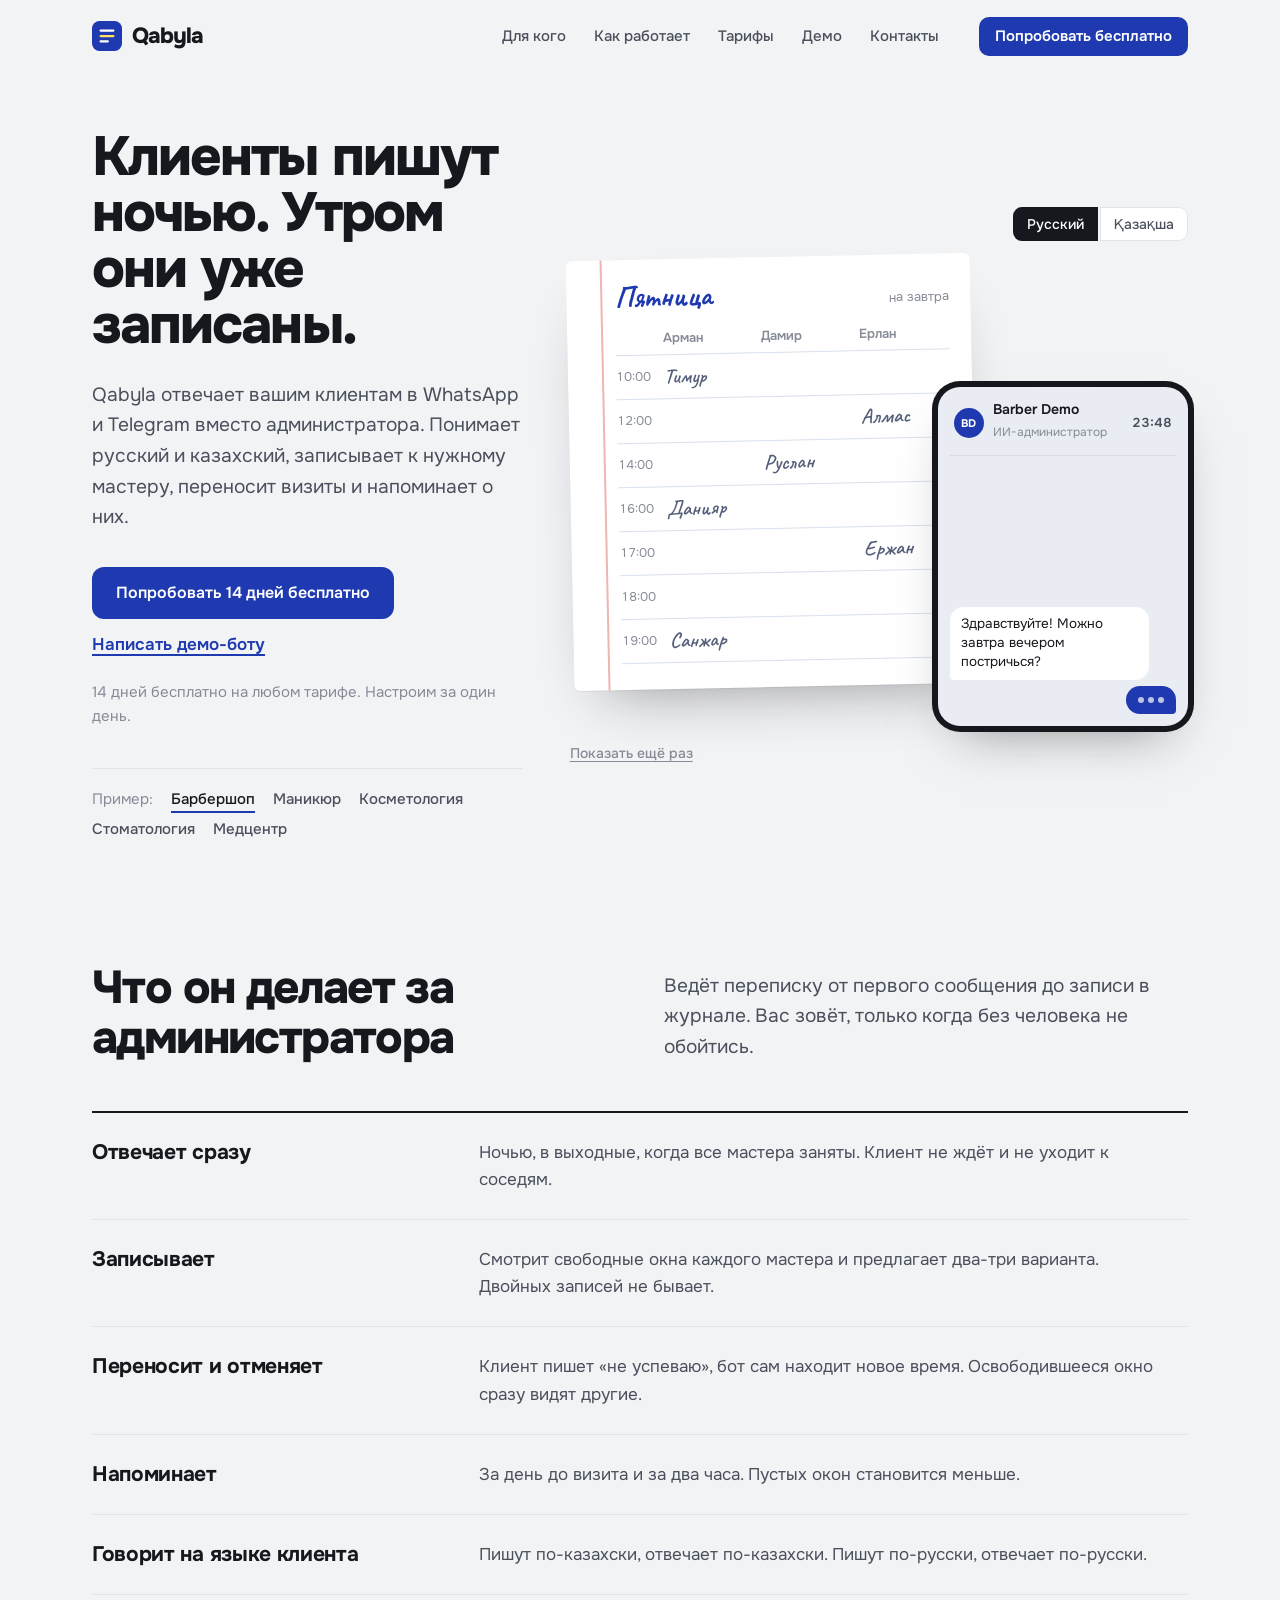
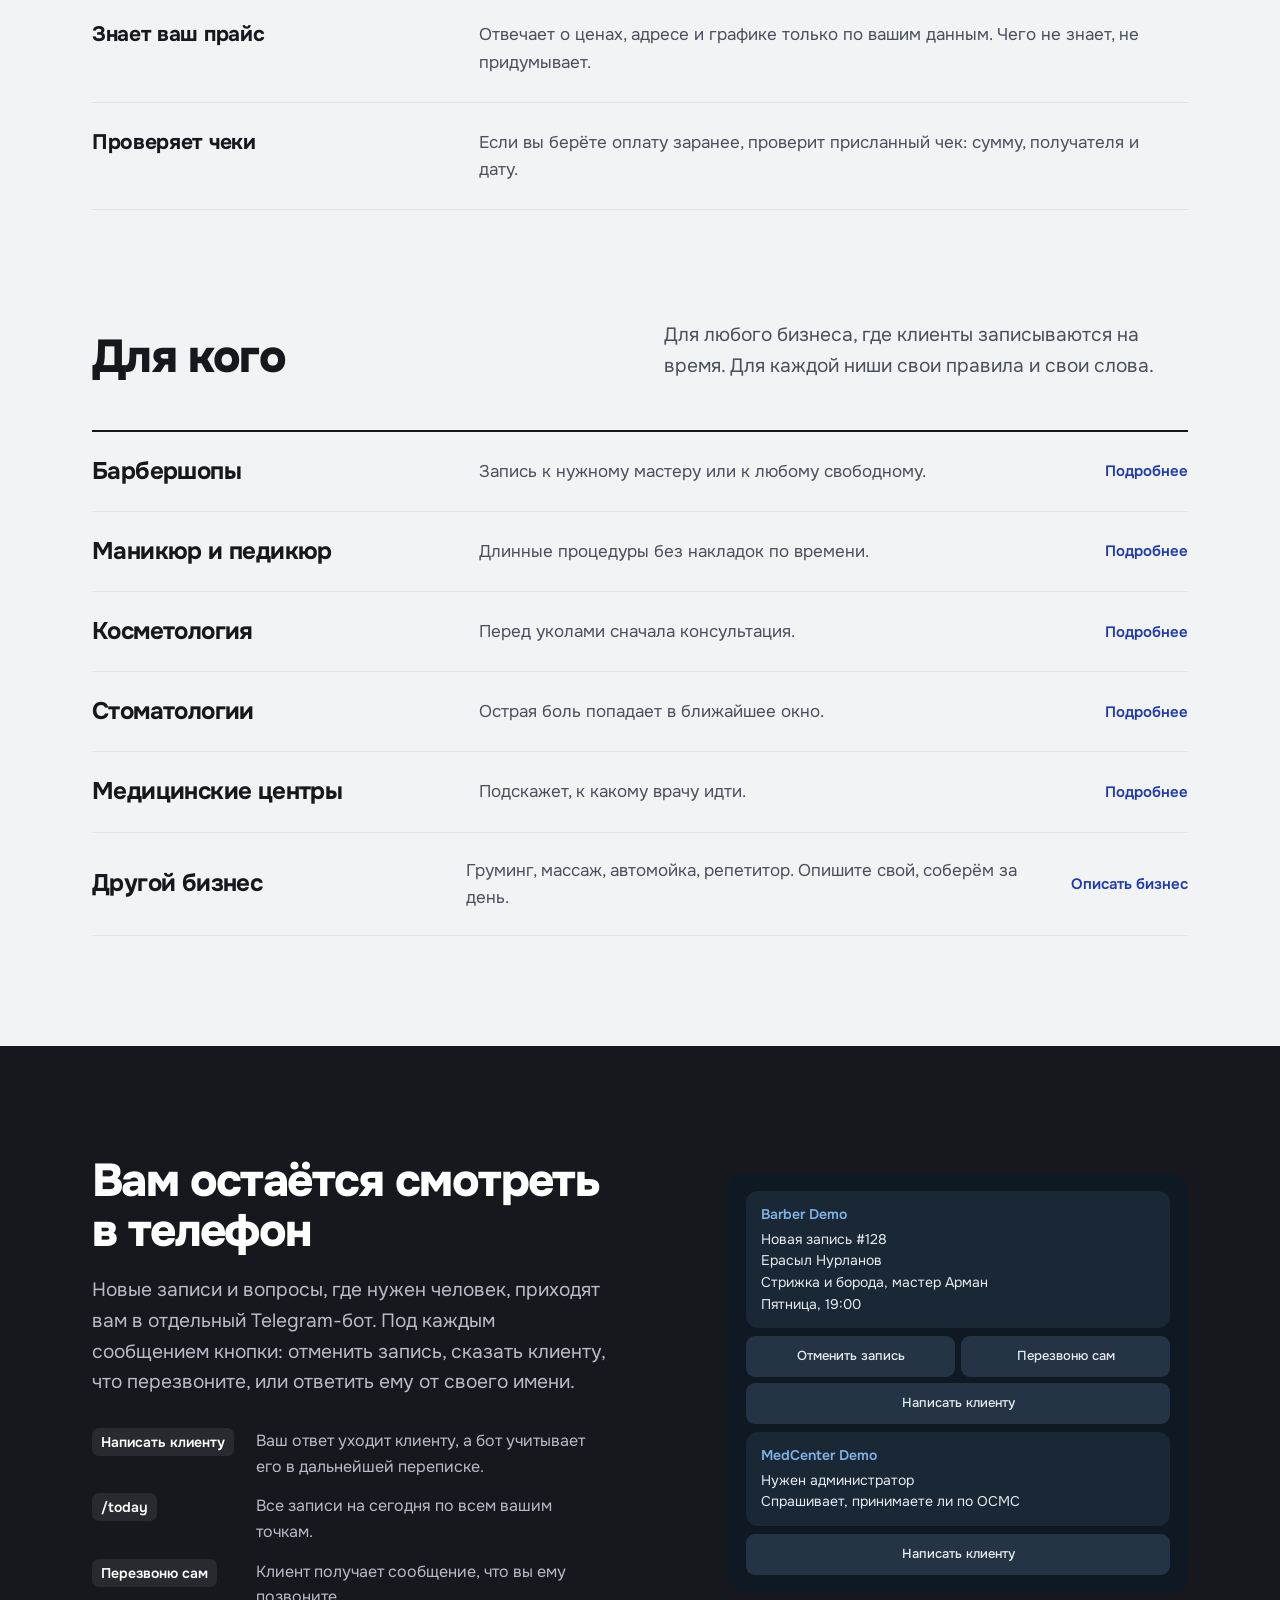
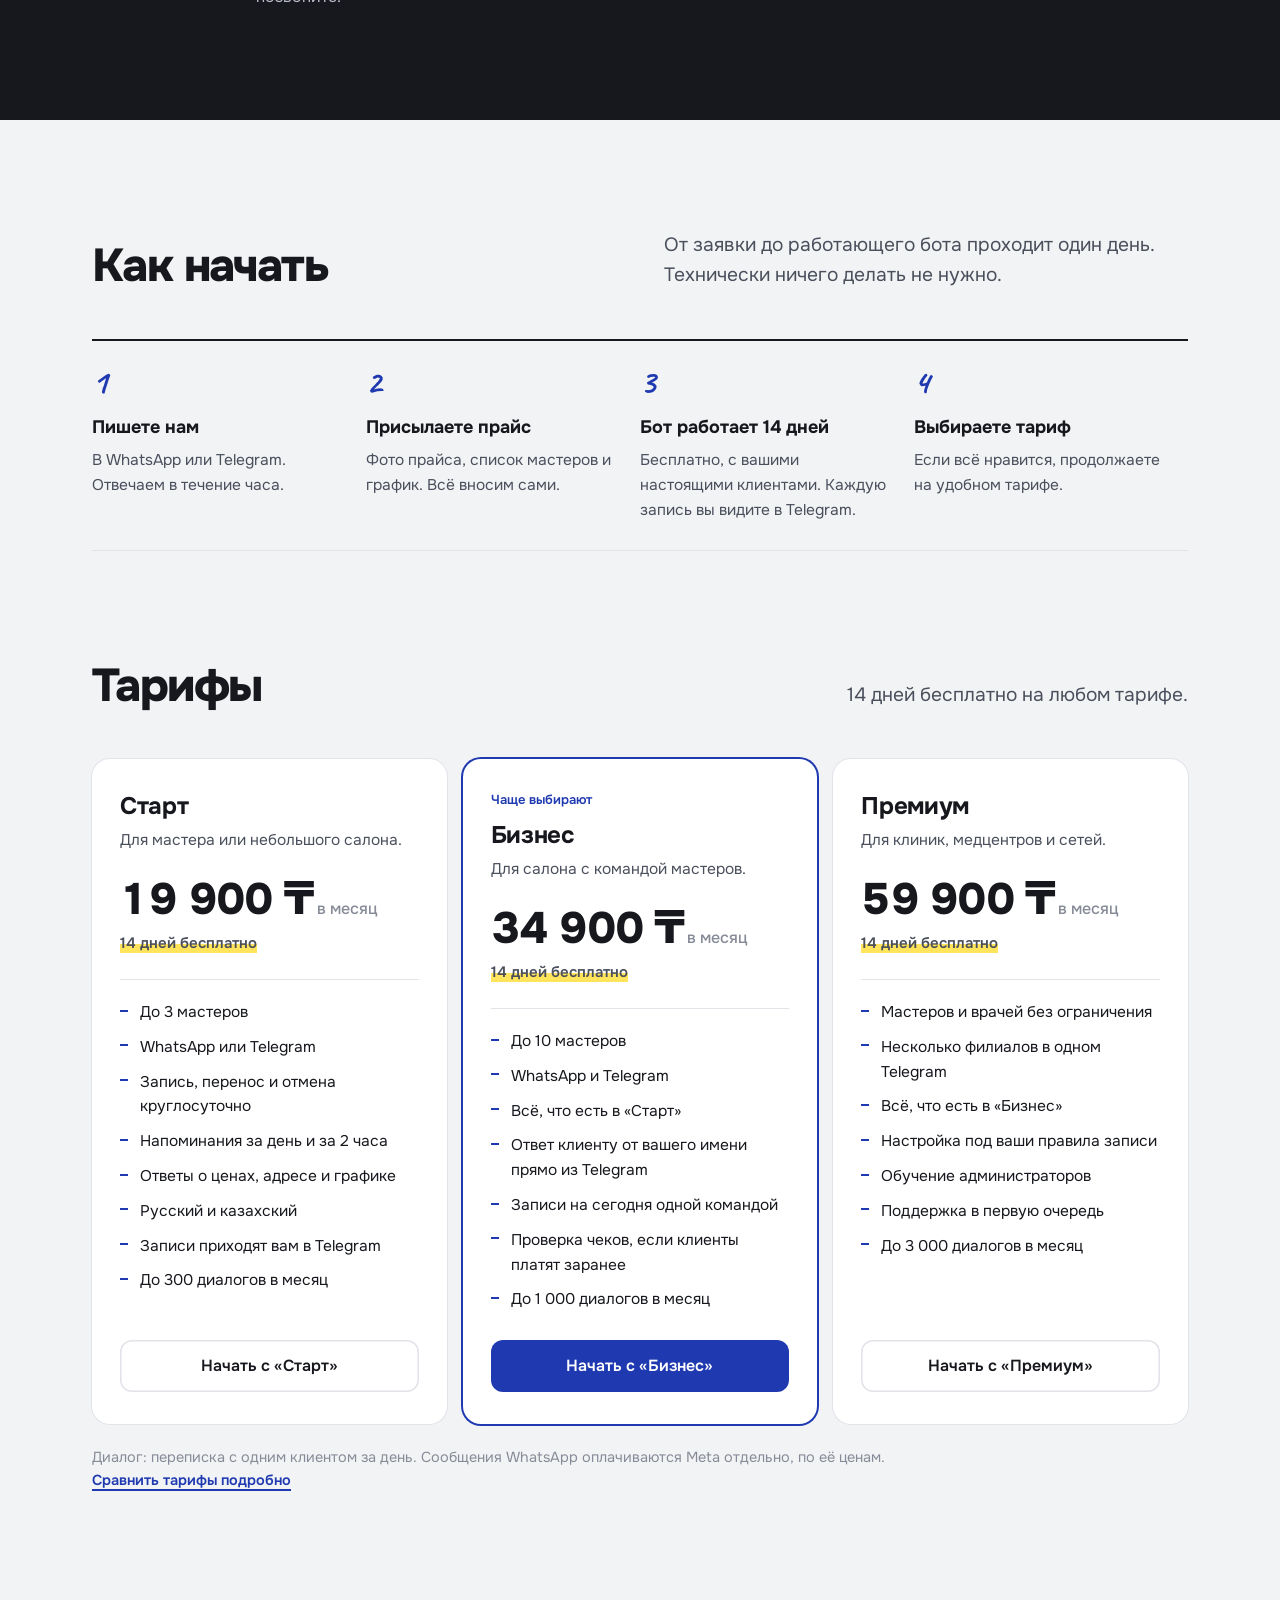
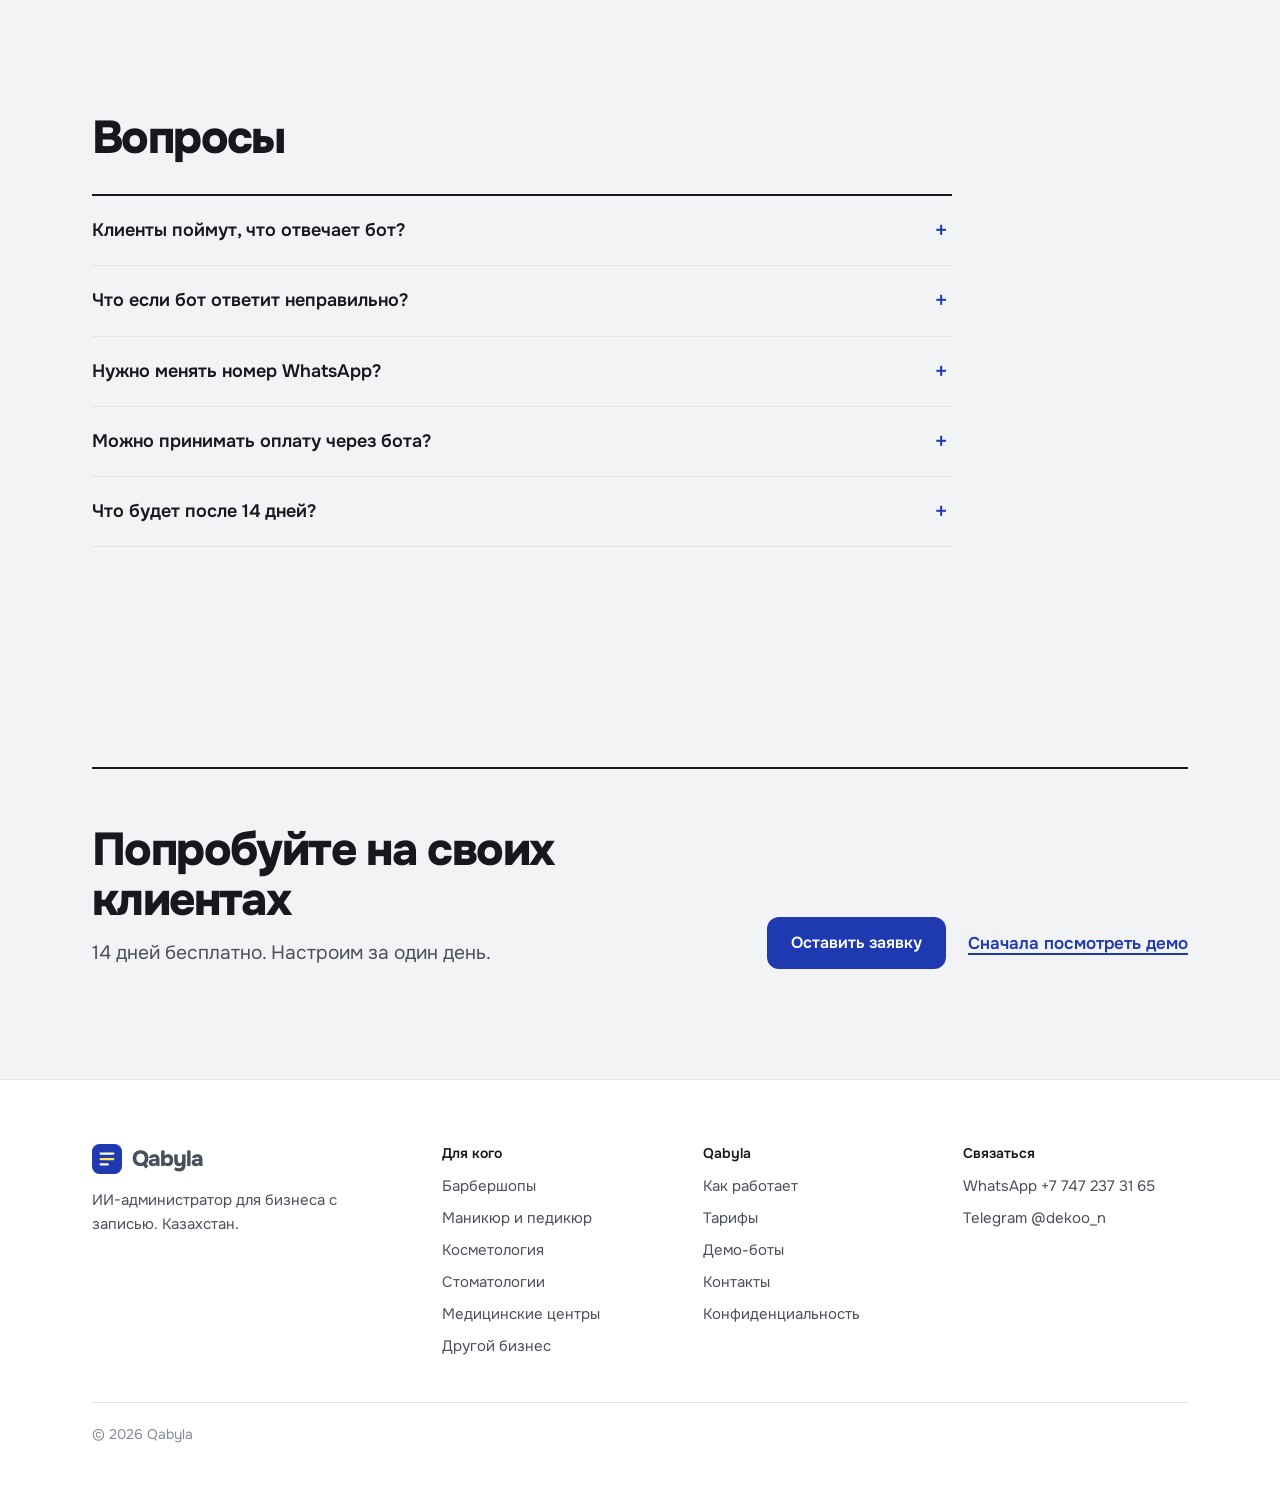
==== commit 43e149b2: "Сайт Qabyla: новый дизайн (журнал записи), страницы ниш, тарифы, демо, контакты Co-Authored-By: Clau" ====
--- a/index.html
+++ b/index.html
@@ -3,425 +3,139 @@
 <head>
 <meta charset="utf-8">
 <meta name="viewport" content="width=device-width, initial-scale=1">
-<title>AI Admin — администратор клиники в WhatsApp</title>
-<meta name="description" content="AI Admin сам записывает пациентов клиники в WhatsApp на казахском и русском: свободное время из расписания, перенос, отмена и напоминания о приёме.">
+<title>Qabyla: ИИ-администратор для салонов и клиник</title>
+<meta name="description" content="Отвечает клиентам в WhatsApp и Telegram на русском и казахском, записывает, переносит и напоминает о визитах. 14 дней бесплатно.">
+<meta property="og:title" content="Qabyla: ИИ-администратор для салонов и клиник">
+<meta property="og:description" content="Отвечает клиентам в WhatsApp и Telegram на русском и казахском, записывает, переносит и напоминает о визитах. 14 дней бесплатно.">
+<link rel="icon" href="data:image/svg+xml,<svg viewBox='0 0 32 32' xmlns='http://www.w3.org/2000/svg'><rect width='32' height='32' rx='8' fill='%231F3AB0'/><rect x='8' y='9' width='16' height='2.4' rx='1.2' fill='%23fff'/><rect x='8' y='14.8' width='16' height='2.4' rx='1.2' fill='%23FFE45C'/><rect x='8' y='20.6' width='10' height='2.4' rx='1.2' fill='%23fff'/></svg>">
 <link rel="preconnect" href="https://fonts.googleapis.com">
 <link rel="preconnect" href="https://fonts.gstatic.com" crossorigin>
-<link href="https://fonts.googleapis.com/css2?family=Golos+Text:wght@400;500;600&family=Unbounded:wght@500;700&display=swap&subset=cyrillic-ext" rel="stylesheet">
-<style>
-:root{
-  --enamel:#F3F6F4; --paper:#FFFFFF; --ink:#0F2A33; --ink-soft:#4A6169;
-  --teal:#0B6B66; --teal-deep:#084A47; --slot:#F4C542; --line:#D3DEDA;
-  --night:#10262F; --night-2:#18343F; --night-text:#E4EEEC;
-  --display:"Unbounded", system-ui, sans-serif;
-  --text:"Golos Text", system-ui, sans-serif;
-}
-*{box-sizing:border-box}
-html{scroll-behavior:smooth}
-body{margin:0;background:var(--enamel);color:var(--ink);font:400 17px/1.6 var(--text);-webkit-font-smoothing:antialiased}
-a{color:inherit}
-:focus-visible{outline:3px solid var(--slot);outline-offset:3px;border-radius:4px}
-.wrap{max-width:1160px;margin:0 auto;padding:0 24px}
-@media (max-width:600px){.wrap{padding:0 16px}}
-
-/* header */
-.top{display:flex;align-items:center;justify-content:space-between;padding:22px 0}
-.logo{display:flex;align-items:center;gap:10px;font:700 18px/1 var(--display);text-decoration:none;letter-spacing:-.01em}
-.logo-mark{width:30px;height:30px;border-radius:9px;background:var(--teal);display:grid;place-items:center}
-.logo-mark i{width:12px;height:12px;border-radius:3px;background:var(--slot);display:block}
-.top nav{display:flex;gap:28px;align-items:center;font-weight:500;font-size:15px}
-.top nav a:not(.btn){text-decoration:none;color:var(--ink-soft)}
-.top nav a:not(.btn):hover{color:var(--ink)}
-@media (max-width:760px){.top nav a.hide-m{display:none}}
-
-.btn{display:inline-flex;align-items:center;gap:10px;font:600 16px/1 var(--text);text-decoration:none;
-  padding:16px 24px;border-radius:999px;border:0;cursor:pointer;transition:background .2s,transform .2s}
-.btn-primary{background:var(--teal);color:#fff}
-.btn-primary:hover{background:var(--teal-deep)}
-.btn-ghost{background:transparent;color:var(--ink);box-shadow:inset 0 0 0 1.5px var(--line)}
-.btn-ghost:hover{box-shadow:inset 0 0 0 1.5px var(--ink)}
-.btn-sm{padding:11px 18px;font-size:14px}
-
-/* hero */
-.hero{display:grid;grid-template-columns:1.05fr .95fr;gap:56px;align-items:center;padding:48px 0 96px}
-.hero h1{font:700 clamp(36px,5.2vw,64px)/1.04 var(--display);letter-spacing:-.035em;margin:0 0 28px}
-.hero h1 span{display:block;color:var(--ink-soft)}
-.lead{font-size:clamp(17px,1.6vw,20px);line-height:1.55;color:var(--ink-soft);max-width:34em;margin:0 0 36px}
-.hero-ctas{display:flex;flex-wrap:wrap;gap:12px}
-.hero-note{margin-top:22px;font-size:14px;color:var(--ink-soft)}
-@media (max-width:920px){.hero{grid-template-columns:1fr;gap:48px;padding:24px 0 72px}}
-
-/* stage: phone + admin card */
-.stage{position:relative;justify-self:center;width:100%;max-width:440px}
-.lang{display:flex;gap:4px;background:var(--paper);border-radius:999px;padding:4px;width:max-content;margin:0 auto 18px;box-shadow:inset 0 0 0 1px var(--line)}
-.lang button{font:600 13px/1 var(--text);border:0;background:transparent;color:var(--ink-soft);padding:9px 14px;border-radius:999px;cursor:pointer}
-.lang button[aria-pressed="true"]{background:var(--ink);color:#fff}
-.phone{background:var(--night);border-radius:38px;padding:14px;box-shadow:0 30px 60px -30px rgba(15,42,51,.55)}
-.screen{background:linear-gradient(180deg,#0F2530,#132E39);border-radius:28px;overflow:hidden;height:540px;display:flex;flex-direction:column}
-.bar{display:flex;align-items:center;gap:12px;padding:16px 18px;background:rgba(255,255,255,.04);color:var(--night-text)}
-.ava{width:38px;height:38px;border-radius:50%;background:var(--teal);display:grid;place-items:center;font:700 13px var(--display);color:#fff;flex:none}
-.bar b{display:block;font-size:15px;font-weight:600}
-.bar small{font-size:12px;color:#8FB0AD}
-.clock{margin-left:auto;font:500 13px var(--text);color:#8FB0AD;font-variant-numeric:tabular-nums}
-.chat{flex:1;padding:18px 14px;display:flex;flex-direction:column;gap:8px;overflow:hidden;justify-content:flex-end;transition:padding .45s}
-.chat.lift{padding-bottom:200px}
-@media (max-width:480px){.chat.lift{padding-bottom:18px}}
-.msg{max-width:82%;padding:10px 13px 8px;border-radius:16px;font-size:14.5px;line-height:1.4;color:var(--night-text);
-  opacity:0;transform:translateY(8px);transition:opacity .35s,transform .35s}
-.msg.on{opacity:1;transform:none}
-.msg.in{align-self:flex-start;background:var(--night-2);border-bottom-left-radius:5px}
-.msg.out{align-self:flex-end;background:var(--teal);border-bottom-right-radius:5px}
-.msg time{display:block;text-align:right;font-size:11px;color:rgba(228,238,236,.55);margin-top:3px;font-variant-numeric:tabular-nums}
-.slots{display:flex;gap:6px;margin-top:8px}
-.slots span{font:600 13px var(--text);padding:6px 10px;border-radius:8px;background:rgba(255,255,255,.12)}
-.slots span.pick{background:var(--slot);color:var(--ink)}
-.typing{align-self:flex-end;background:var(--teal);border-radius:16px;padding:12px 14px;display:none;gap:4px}
-.typing.on{display:flex}
-.typing i{width:6px;height:6px;border-radius:50%;background:#CDE6E3;animation:dot 1s infinite}
-.typing i:nth-child(2){animation-delay:.15s}.typing i:nth-child(3){animation-delay:.3s}
-@keyframes dot{0%,60%,100%{opacity:.3}30%{opacity:1}}
-
-.admin{position:absolute;right:-56px;bottom:-40px;width:270px;background:var(--paper);border-radius:18px;padding:16px;
-  box-shadow:0 24px 50px -20px rgba(15,42,51,.45),0 0 0 1px var(--line);font-size:13.5px;line-height:1.45;
-  opacity:0;transform:translateY(16px) scale(.97);transition:opacity .45s,transform .45s}
-.admin.on{opacity:1;transform:none}
-.admin header{display:flex;align-items:center;gap:8px;font-weight:600;margin-bottom:8px}
-.admin header .tg{width:22px;height:22px;border-radius:50%;background:#2AABEE;display:grid;place-items:center}
-.admin header small{margin-left:auto;font-weight:500;color:var(--ink-soft);font-variant-numeric:tabular-nums}
-.urgent{display:inline-block;background:#FDE3DF;color:#A3271A;font-weight:600;font-size:12px;padding:3px 8px;border-radius:6px;margin-bottom:6px}
-.admin dl{margin:0;display:grid;grid-template-columns:auto 1fr;gap:2px 10px}
-.admin dt{color:var(--ink-soft)}.admin dd{margin:0;font-weight:500}
-.acts{display:grid;grid-template-columns:1fr 1fr;gap:6px;margin-top:12px}
-.acts button{font:600 12.5px var(--text);border:0;border-radius:9px;padding:9px 6px;background:var(--enamel);color:var(--ink);cursor:default}
-.acts button{color:var(--ink-soft)}
-.booked{margin:12px 0 0;padding:9px 10px;border-radius:9px;background:var(--slot);font-weight:600;font-size:13px}
-@media (max-width:920px){.admin{right:-8px;bottom:-56px}}
-@media (max-width:480px){.screen{height:500px}.admin{position:relative;right:auto;bottom:auto;width:auto;margin:-28px 12px 0}}
-
-/* sections */
-section{padding:96px 0}
-.sec-head{max-width:640px;margin-bottom:56px}
-h2{font:700 clamp(28px,3.4vw,42px)/1.1 var(--display);letter-spacing:-.03em;margin:0 0 16px}
-.sec-head p{color:var(--ink-soft);margin:0;font-size:18px}
-
-/* timeline */
-.night{background:var(--ink);color:var(--night-text)}
-.night .sec-head p{color:#9DB7B4}
-.timeline{list-style:none;margin:0;padding:0;display:grid;grid-template-columns:repeat(3,1fr);gap:0;border-top:1px solid rgba(255,255,255,.14)}
-.timeline li{padding:28px 32px 0 0;position:relative}
-.timeline li::before{content:"";position:absolute;top:-6px;left:0;width:11px;height:11px;border-radius:50%;background:var(--ink);box-shadow:inset 0 0 0 2px #9DB7B4}
-.timeline li:last-child::before{background:var(--slot);box-shadow:none}
-.timeline time{display:block;font:700 44px/1 var(--display);letter-spacing:-.03em;font-variant-numeric:tabular-nums;margin-bottom:18px}
-.timeline li:nth-child(3) time{color:var(--slot)}
-.timeline h3{font-size:19px;font-weight:600;margin:0 0 8px;color:#fff}
-.timeline p{margin:0;color:#9DB7B4;max-width:24em}
-.timeline .gap{font-size:13px;color:#6F8D8A;margin-top:14px}
-@media (max-width:820px){.timeline{grid-template-columns:1fr;border-top:0;border-left:1px solid rgba(255,255,255,.14);margin-left:5px}
-  .timeline li{padding:0 0 44px 32px}.timeline li::before{top:10px;left:-6px}}
-
-/* abilities: schedule-like rows */
-.rows{border-top:1.5px solid var(--ink)}
-.row{display:grid;grid-template-columns:minmax(200px,320px) 1fr;gap:32px;padding:26px 0;border-bottom:1px solid var(--line);align-items:baseline}
-.row h3{font:500 20px/1.3 var(--display);letter-spacing:-.015em;margin:0}
-.row p{margin:0;color:var(--ink-soft);max-width:38em}
-@media (max-width:700px){.row{grid-template-columns:1fr;gap:8px}}
-
-/* price */
-.price{display:grid;grid-template-columns:1fr 1fr;gap:56px;align-items:start}
-.tag{background:var(--paper);border-radius:28px;padding:40px;box-shadow:0 0 0 1px var(--line)}
-.tag .sum{font:700 clamp(44px,6vw,72px)/1 var(--display);letter-spacing:-.04em;margin:8px 0 6px;font-variant-numeric:tabular-nums}
-.tag .per{color:var(--ink-soft);margin:0 0 28px}
-.tag ul{list-style:none;padding:0;margin:0 0 32px;display:grid;gap:12px}
-.tag li{display:grid;grid-template-columns:22px 1fr;gap:10px}
-.tag li::before{content:"";width:12px;height:12px;border-radius:3px;background:var(--slot);margin-top:7px}
-.fine{font-size:14px;color:var(--ink-soft);margin-top:18px}
-@media (max-width:860px){.price{grid-template-columns:1fr;gap:32px}.tag{padding:28px}}
-
-/* faq */
-.faq{max-width:780px}
-details{border-bottom:1px solid var(--line)}
-summary{list-style:none;cursor:pointer;padding:22px 40px 22px 0;font-weight:600;font-size:18px;position:relative}
-summary::-webkit-details-marker{display:none}
-summary::after{content:"";position:absolute;right:6px;top:50%;width:12px;height:12px;border-right:2px solid var(--ink);border-bottom:2px solid var(--ink);transform:translateY(-70%) rotate(45deg);transition:transform .25s}
-details[open] summary::after{transform:translateY(-30%) rotate(-135deg)}
-details p{margin:0 0 22px;color:var(--ink-soft);max-width:40em}
-
-/* contact */
-.contact{background:var(--teal);color:#fff;border-radius:36px;padding:64px;display:grid;grid-template-columns:1.2fr 1fr;gap:40px;align-items:center}
-.contact h2{color:#fff}
-.contact p{color:#CDE6E3;margin:0;font-size:18px;max-width:28em}
-.contact .btns{display:flex;flex-direction:column;gap:12px;align-items:flex-start}
-.contact .btn-primary{background:#fff;color:var(--teal-deep)}
-.contact .btn-primary:hover{background:var(--slot);color:var(--ink)}
-.contact .btn-ghost{color:#fff;box-shadow:inset 0 0 0 1.5px rgba(255,255,255,.4)}
-.contact .btn-ghost:hover{box-shadow:inset 0 0 0 1.5px #fff}
-@media (max-width:820px){.contact{grid-template-columns:1fr;padding:36px 24px;border-radius:28px}}
-
-footer{padding:48px 0 40px;font-size:14px;color:var(--ink-soft);display:flex;flex-wrap:wrap;gap:16px 32px;justify-content:space-between}
-
-@media (prefers-reduced-motion:reduce){
-  html{scroll-behavior:auto}
-  .msg,.admin{transition:none}
-  .typing i{animation:none}
-}
-</style>
+<link href="https://fonts.googleapis.com/css2?family=Caveat:wght@600;700&family=Onest:wght@400;500;600;700;800&display=swap" rel="stylesheet">
+<link rel="stylesheet" href="assets/style.css?v=202611200009">
 </head>
 <body>
-
-<div class="wrap">
-  <header class="top">
-    <a class="logo" href="#" aria-label="AI Admin, на главную"><span class="logo-mark"><i></i></span>AI Admin</a>
-    <nav aria-label="Разделы">
-      <a class="hide-m" href="#how">Как работает</a>
-      <a class="hide-m" href="#price">Цена</a>
-      <a class="btn btn-primary btn-sm" href="#contact">Записаться на демо</a>
+<header class="top">
+  <div class="wrap">
+    <a class="logo" href="index.html" aria-label="Qabyla, на главную"><svg viewBox="0 0 32 32" aria-hidden="true"><rect width="32" height="32" rx="8" fill="#1F3AB0"/><rect x="8" y="9" width="16" height="2.4" rx="1.2" fill="#fff"/><rect x="8" y="14.8" width="16" height="2.4" rx="1.2" fill="#FFE45C"/><rect x="8" y="20.6" width="10" height="2.4" rx="1.2" fill="#fff"/></svg>Qabyla</a>
+    <nav class="menu" aria-label="Главное меню">
+      <div class="dd"><button type="button" aria-expanded="false">Для кого</button><div class="dd-panel"><a href="barbershop.html"><b>Барбершопы</b><small>Запись к нужному мастеру или к любому свободному</small></a><a href="nails.html"><b>Маникюр и педикюр</b><small>Длинные процедуры без накладок по времени</small></a><a href="cosmetology.html"><b>Косметология</b><small>Перед уколами сначала консультация</small></a><a href="dental.html"><b>Стоматологии</b><small>Острая боль попадает в ближайшее окно</small></a><a href="medcenter.html"><b>Медицинские центры</b><small>Подскажет, к какому врачу идти</small></a><a href="custom.html"><b>Другой бизнес</b><small>Груминг, массаж, автомойка и другие</small></a></div></div>
+      <a href="how.html">Как работает</a><a href="pricing.html">Тарифы</a><a href="demo.html">Демо</a><a href="contact.html">Контакты</a>
+      <a class="btn btn-pen m-cta" href="contact.html">Попробовать бесплатно</a>
     </nav>
-  </header>
-
-  <main>
-  <div class="hero">
+    <a class="btn btn-pen btn-sm head-cta" href="contact.html">Попробовать бесплатно</a>
+    <button class="burger" type="button" aria-expanded="false">Меню</button>
+  </div>
+</header>
+<main>
+<section class="hero">
+  <div class="wrap hero-grid">
     <div>
-      <h1>Пациент пишет ночью. <span>Утром у вас готовая запись.</span></h1>
-      <p class="lead">AI Admin сам ведёт запись в WhatsApp клиники на казахском и русском: предлагает свободное время из расписания, записывает, переносит, отменяет и напоминает о приёме. Администратор просто видит новые записи в Telegram.</p>
-      <div class="hero-ctas">
-        <a class="btn btn-primary" href="#contact">Записаться на демо</a>
-        <a class="btn btn-ghost" href="#how">Как это работает</a>
-      </div>
-      <p class="hero-note">Для стоматологий и частных клиник Казахстана.</p>
+      <h1>Клиенты пишут ночью. Утром они уже записаны.</h1>
+      <p class="lead">Qabyla отвечает вашим клиентам в WhatsApp и Telegram вместо администратора. Понимает русский и казахский, записывает к нужному мастеру, переносит визиты и напоминает о них.</p>
+      <div class="actions"><a class="btn btn-pen" href="contact.html">Попробовать 14 дней бесплатно</a><a class="link" href="demo.html">Написать демо-боту</a></div>
+      <p class="hero-note">14 дней бесплатно на любом тарифе. Настроим за один день.</p>
+      <div class="niche-switch" data-for="hero-desk" role="tablist" aria-label="Пример переписки"><span>Пример:</span><button type="button" data-scene="barber" aria-selected="true">Барбершоп</button><button type="button" data-scene="nails" aria-selected="false">Маникюр</button><button type="button" data-scene="cosmo" aria-selected="false">Косметология</button><button type="button" data-scene="dental" aria-selected="false">Стоматология</button><button type="button" data-scene="med" aria-selected="false">Медцентр</button></div>
     </div>
-
-    <div class="stage" aria-label="Пример переписки пациента с AI Admin">
-      <div class="lang" role="group" aria-label="Язык примера">
-        <button type="button" data-lang="kk" aria-pressed="true">Қазақша</button>
-        <button type="button" data-lang="ru" aria-pressed="false">Русский</button>
-      </div>
-      <div class="phone">
-        <div class="screen">
-          <div class="bar">
-            <div class="ava">DS</div>
-            <div><b>Dental Smile</b><small id="status">онлайн</small></div>
-            <div class="clock" id="clock">23:47</div>
-          </div>
-          <div class="chat" id="chat" aria-live="polite">
-            <div class="typing" id="typing"><i></i><i></i><i></i></div>
-          </div>
-        </div>
-      </div>
-      <div class="admin" id="admin" aria-hidden="true">
-        <header><span class="tg"><svg width="12" height="12" viewBox="0 0 24 24" fill="#fff" aria-hidden="true"><path d="M21.5 4.2 2.9 11.4c-1.3.5-1.3 1.2-.2 1.6l4.8 1.5 1.8 5.6c.2.6.1.9.8.9.5 0 .7-.2 1-.5l2.3-2.3 4.9 3.6c.9.5 1.5.2 1.8-.8l3.2-15.2c.3-1.3-.5-1.9-1.8-1.4Z"/></svg></span>Новая запись №128<small>23:48</small></header>
-        <span class="urgent">Срочно: острая боль</span>
-        <dl>
-          <dt>Пациент</dt><dd id="a-name">Айдана</dd>
-          <dt>Врач</dt><dd>Терапевт</dd>
-          <dt>Когда</dt><dd>Завтра, 11:30</dd>
-        </dl>
-        <p class="booked" id="booked">✓ Бот уже записал пациента</p>
-        <div class="acts">
-          <button type="button" tabindex="-1">Отменить</button>
-          <button type="button" tabindex="-1">Перезвоню сам</button>
-        </div>
-      </div>
+    <div>
+  <div class="lang-switch" data-lang-for="hero-desk" role="group" aria-label="Язык переписки">
+    <button type="button" data-lang="ru" aria-pressed="true">Русский</button><button type="button" data-lang="kk" aria-pressed="false">Қазақша</button>
+  </div>
+  <div class="desk" id="hero-desk" data-scene="barber">
+    <div class="journal" aria-label="Журнал записи на завтра">
+      <div class="j-head"><b>Пятница</b><small>на завтра</small></div>
+      <div class="j-grid"></div>
+    </div>
+    <div class="chat" aria-label="Переписка клиента с ИИ-администратором">
+      <div class="chat-bar"><i class="p-ava">BD</i><div><b class="p-name">Barber Demo</b><small>ИИ-администратор</small></div><time>23:47</time></div>
+      <div class="msgs" aria-live="polite"></div>
     </div>
   </div>
-  </main>
+  <button class="replay" type="button" data-replay="hero-desk">Показать ещё раз</button>
 </div>
-
-<section class="night" id="how">
-  <div class="wrap">
-    <div class="sec-head">
-      <h2>От сообщения до приёма без администратора</h2>
-      <p>Никто не сидит в WhatsApp до полуночи. Бот ведёт запись сам, а сотрудники видят, кто и когда придёт.</p>
-    </div>
-    <ol class="timeline">
-      <li>
-        <time>23:47</time>
-        <h3>Пациент пишет в WhatsApp клиники</h3>
-        <p>На ваш обычный номер. Бот отвечает на том языке, на котором написал пациент.</p>
-      </li>
-      <li>
-        <time>23:48</time>
-        <h3>AI Admin записывает</h3>
-        <p>Предлагает свободное время из расписания, спрашивает имя и сразу записывает. Клиника получает уведомление в Telegram.</p>
-      </li>
-      <li>
-        <time>09:30</time>
-        <h3>Бот напоминает о приёме</h3>
-        <p>За сутки или за пару часов до визита. Если планы изменились, бот сам перенесёт или отменит запись.</p>
-      </li>
-    </ol>
   </div>
 </section>
 
-<section id="features">
+<section style="padding-top:20px">
   <div class="wrap">
-    <div class="sec-head">
-      <h2>Что умеет AI Admin</h2>
-      <p>Всё, что нужно, чтобы пациент записался, а не ушёл в клинику, которая ответила первой.</p>
+    <div class="sec-head"><h2>Что он делает за администратора</h2>
+      <p class="lead">Ведёт переписку от первого сообщения до записи в журнале. Вас зовёт, только когда без человека не обойтись.</p></div>
+    <div class="ledger"><div><h3>Отвечает сразу</h3><p>Ночью, в выходные, когда все мастера заняты. Клиент не ждёт и не уходит к соседям.</p></div><div><h3>Записывает</h3><p>Смотрит свободные окна каждого мастера и предлагает два-три варианта. Двойных записей не бывает.</p></div><div><h3>Переносит и отменяет</h3><p>Клиент пишет «не успеваю», бот сам находит новое время. Освободившееся окно сразу видят другие.</p></div><div><h3>Напоминает</h3><p>За день до визита и за два часа. Пустых окон становится меньше.</p></div><div><h3>Говорит на языке клиента</h3><p>Пишут по-казахски, отвечает по-казахски. Пишут по-русски, отвечает по-русски.</p></div><div><h3>Знает ваш прайс</h3><p>Отвечает о ценах, адресе и графике только по вашим данным. Чего не знает, не придумывает.</p></div><div><h3>Проверяет чеки</h3><p>Если вы берёте оплату заранее, проверит присланный чек: сумму, получателя и дату.</p></div></div>
+  </div>
+</section>
+
+<section style="padding-top:0">
+  <div class="wrap">
+    <div class="sec-head"><h2>Для кого</h2><p class="lead">Для любого бизнеса, где клиенты записываются на время. Для каждой ниши свои правила и свои слова.</p></div>
+    <div class="toc"><a href="barbershop.html"><h3>Барбершопы</h3><p>Запись к нужному мастеру или к любому свободному.</p><span class="go">Подробнее</span></a><a href="nails.html"><h3>Маникюр и педикюр</h3><p>Длинные процедуры без накладок по времени.</p><span class="go">Подробнее</span></a><a href="cosmetology.html"><h3>Косметология</h3><p>Перед уколами сначала консультация.</p><span class="go">Подробнее</span></a><a href="dental.html"><h3>Стоматологии</h3><p>Острая боль попадает в ближайшее окно.</p><span class="go">Подробнее</span></a><a href="medcenter.html"><h3>Медицинские центры</h3><p>Подскажет, к какому врачу идти.</p><span class="go">Подробнее</span></a><a href="custom.html"><h3>Другой бизнес</h3><p>Груминг, массаж, автомойка, репетитор. Опишите свой, соберём за день.</p><span class="go">Описать бизнес</span></a></div>
+  </div>
+</section>
+
+<section class="ink">
+  <div class="wrap split">
+    <div>
+      <h2>Вам остаётся смотреть в телефон</h2>
+      <p class="lead" style="margin-top:20px">Новые записи и вопросы, где нужен человек, приходят вам в отдельный Telegram-бот. Под каждым сообщением кнопки: отменить запись, сказать клиенту, что перезвоните, или ответить ему от своего имени.</p>
+      <ul class="cmds">
+        <li><code>Написать клиенту</code><span>Ваш ответ уходит клиенту, а бот учитывает его в дальнейшей переписке.</span></li>
+        <li><code>/today</code><span>Все записи на сегодня по всем вашим точкам.</span></li>
+        <li><code>Перезвоню сам</code><span>Клиент получает сообщение, что вы ему позвоните.</span></li>
+      </ul>
     </div>
-    <div class="rows">
-      <div class="row"><h3>Казахский и русский</h3><p>Пишет грамотно на обоих языках и отвечает на том, на котором обратился пациент.</p></div>
-      <div class="row"><h3>Только свободное время</h3><p>Не придумывает окна. Берёт их из расписания клиники и учитывает, какой врач нужен для услуги.</p></div>
-      <div class="row"><h3>Перенос и отмена</h3><p>Пациент пишет «не смогу прийти» — бот сам предлагает другое время или отменяет запись, и окно освобождается для других.</p></div>
-      <div class="row"><h3>Напоминания</h3><p>За сутки или за 2 часа до приёма. Меньше неявок, и никого не нужно обзванивать.</p></div>
-      <div class="row"><h3>Срочные случаи</h3><p>Боль, отёк, кровотечение — бот ищет ближайшее время и помечает запись «Срочно». Если описанное похоже на угрозу жизни, советует звонить 103 и зовёт сотрудника.</p></div>
-      <div class="row"><h3>Ответы на вопросы</h3><p>Цены, услуги, адрес, график работы — из данных вашей клиники. Сложный вопрос бот передаёт человеку.</p></div>
-      <div class="row"><h3>Официальный WhatsApp</h3><p>Подключение через WhatsApp Business Platform от Meta, без серых сервисов, из-за которых блокируют номера.</p></div>
+    <div class="tg" aria-label="Пример сообщений в боте администратора">
+      <div class="tg-card"><div class="biz">Barber Demo</div>Новая запись #128<br>Ерасыл Нурланов<br>Стрижка и борода, мастер Арман<br>Пятница, 19:00</div>
+      <div class="tg-btns"><span>Отменить запись</span><span>Перезвоню сам</span><span class="full">Написать клиенту</span></div>
+      <div class="tg-card"><div class="biz">MedCenter Demo</div>Нужен администратор<br>Спрашивает, принимаете ли по ОСМС</div>
+      <div class="tg-btns"><span class="full">Написать клиенту</span></div>
     </div>
   </div>
 </section>
 
-<section id="price" style="padding-top:0">
-  <div class="wrap price">
-    <div class="sec-head" style="margin-bottom:0">
-      <h2>Цена для первых клиник</h2>
-      <p>Первые клиники получают фиксированную цену на старте. Сначала две недели работы на вашем номере, потом решение.</p>
-    </div>
-    <div class="tag">
-      <div class="sum">30 000 ₸</div>
-      <p class="per">в месяц за клинику</p>
-      <ul>
-        <li>14 дней бесплатно на вашем WhatsApp</li>
-        <li>Настройка под ваших врачей, услуги и прайс</li>
-        <li>Уведомления о записях в Telegram</li>
-        <li>Напоминания пациентам о приёме</li>
-        <li>Правки текстов и расписания по запросу</li>
-      </ul>
-      <a class="btn btn-primary" href="#contact">Записаться на демо</a>
-      <p class="fine">Сообщения WhatsApp тарифицирует Meta: счёт приходит клинике напрямую по официальным тарифам.</p>
-    </div>
+<section>
+  <div class="wrap">
+    <div class="sec-head"><h2>Как начать</h2><p class="lead">От заявки до работающего бота проходит один день. Технически ничего делать не нужно.</p></div>
+    <ol class="steps">
+  <li><b>Пишете нам</b><p>В WhatsApp или Telegram. Отвечаем в течение часа.</p></li>
+  <li><b>Присылаете прайс</b><p>Фото прайса, список мастеров и график. Всё вносим сами.</p></li>
+  <li><b>Бот работает 14 дней</b><p>Бесплатно, с вашими настоящими клиентами. Каждую запись вы видите в Telegram.</p></li>
+  <li><b>Выбираете тариф</b><p>Если всё нравится, продолжаете на удобном тарифе.</p></li>
+</ol>
   </div>
 </section>
 
-<section id="faq" style="padding-top:0">
+<section style="padding-top:0">
   <div class="wrap">
-    <div class="sec-head"><h2>Частые вопросы</h2></div>
-    <div class="faq">
-      <details><summary>Нужно ли менять номер клиники?</summary><p>Нет. Подключаем ваш номер к официальному WhatsApp Business Platform. Если номер сейчас в приложении WhatsApp Business, перед подключением расскажем, что изменится.</p></details>
-      <details><summary>Нужен ли администратор вообще?</summary><p>Для записи, переноса, отмены и вопросов о ценах и адресе — нет. Сотрудника бот зовёт только при жалобе, опасном состоянии или вопросе, ответа на который нет в данных клиники.</p></details>
-      <details><summary>Не будет накладок с записью по телефону?</summary><p>При подключении настраиваем общее расписание с вашей программой записи или таблицей, чтобы бот видел те же занятые часы, что и сотрудники. Каждую новую запись клиника сразу видит в Telegram и может отменить её одной кнопкой.</p></details>
-      <details><summary>Где хранятся данные пациентов?</summary><p>Для работающих клиник данные размещаются на сервере в Казахстане. Подробности в <a href="privacy.html">политике конфиденциальности</a>.</p></details>
-      <details><summary>Сколько времени занимает подключение?</summary><p>Настройка под вашу клинику занимает несколько дней: собираем врачей, услуги и расписание, подключаем WhatsApp и Telegram администратора.</p></details>
-    </div>
+    <div class="sec-head"><h2>Тарифы</h2><p class="lead">14 дней бесплатно на любом тарифе.</p></div>
+    <div class="plans"><article class="plan"><h3>Старт</h3><p class="for">Для мастера или небольшого салона.</p>
+  <div class="price">19 900 ₸<small> в месяц</small></div><p class="free"><b>14 дней бесплатно</b></p>
+  <ul><li>До 3 мастеров</li><li>WhatsApp или Telegram</li><li>Запись, перенос и отмена круглосуточно</li><li>Напоминания за день и за 2 часа</li><li>Ответы о ценах, адресе и графике</li><li>Русский и казахский</li><li>Записи приходят вам в Telegram</li><li>До 300 диалогов в месяц</li></ul><a class="btn btn-plain" href="contact.html?plan=Старт">Начать с «Старт»</a></article><article class="plan best"><span class="tag">Чаще выбирают</span><h3>Бизнес</h3><p class="for">Для салона с командой мастеров.</p>
+  <div class="price">34 900 ₸<small> в месяц</small></div><p class="free"><b>14 дней бесплатно</b></p>
+  <ul><li>До 10 мастеров</li><li>WhatsApp и Telegram</li><li>Всё, что есть в «Старт»</li><li>Ответ клиенту от вашего имени прямо из Telegram</li><li>Записи на сегодня одной командой</li><li>Проверка чеков, если клиенты платят заранее</li><li>До 1 000 диалогов в месяц</li></ul><a class="btn btn-pen" href="contact.html?plan=Бизнес">Начать с «Бизнес»</a></article><article class="plan"><h3>Премиум</h3><p class="for">Для клиник, медцентров и сетей.</p>
+  <div class="price">59 900 ₸<small> в месяц</small></div><p class="free"><b>14 дней бесплатно</b></p>
+  <ul><li>Мастеров и врачей без ограничения</li><li>Несколько филиалов в одном Telegram</li><li>Всё, что есть в «Бизнес»</li><li>Настройка под ваши правила записи</li><li>Обучение администраторов</li><li>Поддержка в первую очередь</li><li>До 3 000 диалогов в месяц</li></ul><a class="btn btn-plain" href="contact.html?plan=Премиум">Начать с «Премиум»</a></article></div>
+    <p class="note">Диалог: переписка с одним клиентом за день. Сообщения WhatsApp оплачиваются Meta отдельно, по её ценам. <a class="link" href="pricing.html">Сравнить тарифы подробно</a></p>
   </div>
 </section>
 
-<section id="contact" style="padding-top:0">
+<section><div class="wrap"><h2 style="margin-bottom:32px">Вопросы</h2><div class="faq"><details><summary>Клиенты поймут, что отвечает бот?</summary><p>Он честно говорит, что он виртуальный помощник. Но пишет коротко и по делу, как ваш администратор, без меню с кнопками.</p></details><details><summary>Что если бот ответит неправильно?</summary><p>Он отвечает только тем, что есть в ваших настройках: прайс, мастера, график, частые вопросы. Чего не знает, передаёт вам. Все переписки видно, правила можно поправить в любой день.</p></details><details><summary>Нужно менять номер WhatsApp?</summary><p>Скорее всего, нет. Подключаем через официальный WhatsApp Business Platform. Meta позволяет боту и администратору работать в одном номере, доступность для вашего номера проверяем при подключении.</p></details><details><summary>Можно принимать оплату через бота?</summary><p>Бот умеет проверять чеки об оплате, которые присылают клиенты: сумму, получателя и дату. Выставление счетов Kaspi прямо в чате сейчас в разработке.</p></details><details><summary>Что будет после 14 дней?</summary><p>Выбираете тариф и платите раз в месяц.</p></details></div></div></section>
+<section style="padding-bottom:0"><div class="wrap"><div class="final">
+  <div><h2>Попробуйте на своих клиентах</h2><p class="lead" style="margin-top:14px">14 дней бесплатно. Настроим за один день.</p></div>
+  <div class="actions"><a class="btn btn-pen" href="contact.html">Оставить заявку</a><a class="link" href="demo.html">Сначала посмотреть демо</a></div>
+</div></div></section>
+</main>
+<footer>
   <div class="wrap">
-    <div class="contact">
-      <div>
-        <h2>Посмотрите на бота вашей клиники</h2>
-        <p>Покажем демо за 15 минут: напишете боту как пациент на казахском или русском и увидите, как запись появляется у клиники.</p>
-      </div>
-      <div class="btns">
-        <a class="btn btn-primary" id="c-wa" href="#" data-contact="wa">Написать в WhatsApp</a>
-        <a class="btn btn-ghost" id="c-tg" href="#" data-contact="tg">Написать в Telegram</a>
-      </div>
+    <div class="f-grid">
+      <div><a class="logo" href="index.html"><svg viewBox="0 0 32 32" aria-hidden="true"><rect width="32" height="32" rx="8" fill="#1F3AB0"/><rect x="8" y="9" width="16" height="2.4" rx="1.2" fill="#fff"/><rect x="8" y="14.8" width="16" height="2.4" rx="1.2" fill="#FFE45C"/><rect x="8" y="20.6" width="10" height="2.4" rx="1.2" fill="#fff"/></svg>Qabyla</a>
+        <p style="margin-top:14px;max-width:22em">ИИ-администратор для бизнеса с записью. Казахстан.</p></div>
+      <div><h4>Для кого</h4><ul><li><a href="barbershop.html">Барбершопы</a></li><li><a href="nails.html">Маникюр и педикюр</a></li><li><a href="cosmetology.html">Косметология</a></li><li><a href="dental.html">Стоматологии</a></li><li><a href="medcenter.html">Медицинские центры</a></li><li><a href="custom.html">Другой бизнес</a></li></ul></div>
+      <div><h4>Qabyla</h4><ul><li><a href="how.html">Как работает</a></li><li><a href="pricing.html">Тарифы</a></li>
+        <li><a href="demo.html">Демо-боты</a></li><li><a href="contact.html">Контакты</a></li><li><a href="privacy.html">Конфиденциальность</a></li></ul></div>
+      <div><h4>Связаться</h4><ul><li><a href="https://wa.me/77472373165" target="_blank" rel="noopener">WhatsApp +7 747 237 31 65</a></li>
+        <li><a href="https://t.me/dekoo_n" target="_blank" rel="noopener">Telegram @dekoo_n</a></li></ul></div>
     </div>
+    <div class="f-bottom">© 2026 Qabyla</div>
   </div>
-</section>
-
-<div class="wrap">
-  <footer>
-    <span>© 2026 AI Admin. Казахстан.</span>
-    <a href="privacy.html">Политика конфиденциальности</a>
-  </footer>
-</div>
-
-<script>
-// Контакты: впиши свои — пустые кнопки скрываются.
-const CONTACT = { wa: "77472373165", tg: "dekoo_n" };
-for (const a of document.querySelectorAll("[data-contact]")) {
-  const v = CONTACT[a.dataset.contact];
-  if (!v) { a.hidden = true; continue; }
-  a.href = a.dataset.contact === "wa" ? `https://wa.me/${v}` : `https://t.me/${v}`;
-  a.target = "_blank"; a.rel = "noopener";
-}
-
-const SCRIPTS = {
-  kk: {
-    status: "онлайн", name: "Айдана",
-    msgs: [
-      ["in", "Сәлеметсіз бе! Тісім түні бойы ауырды. Ертеңге жазыла аламын ба?", "23:47"],
-      ["out", "Сәлеметсіз бе! Мен Dental Smile клиникасының виртуалды көмекшісімін. Ертең терапевтте бос уақыт бар. Қайсысы ыңғайлы?", "23:47", ["11:30", "14:00", "16:30"]],
-      ["in", "11:30 болсын", "23:47"],
-      ["out", "Жақсы. Атыңызды жазыңызшы.", "23:48"],
-      ["in", "Айдана", "23:48"],
-      ["out", "✅ Айдана, сіз жазылдыңыз: ертең, 11:30, терапевт. Жоспар өзгерсе, осында жазыңыз.", "23:48"],
-      ["card"],
-      ["out", "🔔 Еске салу: бүгін 11:30-да сізді терапевт күтеді. Келе алмасаңыз, жазыңыз — ауыстырып беремін.", "09:30"],
-    ],
-  },
-  ru: {
-    status: "онлайн", name: "Айдана",
-    msgs: [
-      ["in", "Здравствуйте! Всю ночь болит зуб. Можно записаться на завтра?", "23:47"],
-      ["out", "Здравствуйте! Я виртуальный помощник клиники Dental Smile. Завтра у терапевта есть свободное время. Как вам удобнее?", "23:47", ["11:30", "14:00", "16:30"]],
-      ["in", "Давайте в 11:30", "23:47"],
-      ["out", "Хорошо. Напишите, пожалуйста, ваше имя.", "23:48"],
-      ["in", "Айдана", "23:48"],
-      ["out", "✅ Айдана, вы записаны: завтра, 11:30, терапевт. Если планы изменятся — напишите сюда.", "23:48"],
-      ["card"],
-      ["out", "🔔 Напоминаем: сегодня в 11:30 вас ждёт терапевт. Не получается прийти? Напишите — перенесу.", "09:30"],
-    ],
-  },
-};
-
-const chat = document.getElementById("chat"), typing = document.getElementById("typing");
-const admin = document.getElementById("admin");
-const clock = document.getElementById("clock");
-const reduce = matchMedia("(prefers-reduced-motion: reduce)").matches;
-let run = 0;
-const wait = (ms, id) => new Promise((res, rej) => setTimeout(() => id === run ? res() : rej(), reduce ? 0 : ms));
-
-function bubble([side, text, time, slots]) {
-  const m = document.createElement("div");
-  m.className = `msg ${side}`;
-  m.textContent = text;
-  if (slots) {
-    const s = document.createElement("div"); s.className = "slots";
-    slots.forEach(t => { const b = document.createElement("span"); b.textContent = t; s.append(b); });
-    m.append(s);
-  }
-  const t = document.createElement("time"); t.textContent = time; m.append(t);
-  chat.insertBefore(m, typing);
-  void m.offsetWidth; // зафиксировать начальное состояние, чтобы сработала анимация
-  m.classList.add("on");
-  return m;
-}
-
-async function play(lang) {
-  const id = ++run, sc = SCRIPTS[lang];
-  chat.querySelectorAll(".msg").forEach(n => n.remove());
-  admin.classList.remove("on"); chat.classList.remove("lift");
-  clock.textContent = "23:47";
-  try {
-    await wait(500, id);
-    let slotMsg;
-    for (const step of sc.msgs) {
-      if (step[0] === "card") {  // клиника видит новую запись — нажимать ничего не нужно
-        chat.classList.add("lift"); admin.classList.add("on"); await wait(2600, id);
-        continue;
-      }
-      if (step[2] === "09:30") { admin.classList.remove("on"); chat.classList.remove("lift"); await wait(700, id); }  // утро
-      if (step[0] === "out") { typing.classList.add("on"); await wait(1100, id); typing.classList.remove("on"); }
-      else await wait(900, id);
-      const m = bubble(step);
-      if (step[3]) slotMsg = m;
-      if (step[0] === "in" && slotMsg) slotMsg.querySelectorAll(".slots span")
-        .forEach(s => { if (step[1].includes(s.textContent)) s.classList.add("pick"); });
-      clock.textContent = step[2];
-      await wait(step[0] === "in" ? 600 : 900, id);
-    }
-    await wait(6000, id);
-    play(lang);
-  } catch (_) { /* перезапуск другим языком */ }
-}
-
-document.querySelectorAll(".lang button").forEach(b => b.addEventListener("click", () => {
-  document.querySelectorAll(".lang button").forEach(x => x.setAttribute("aria-pressed", x === b));
-  play(b.dataset.lang);
-}));
-play("kk");
-</script>
+</footer>
+<script src="assets/app.js?v=202611200009"></script>
 </body>
 </html>
--- a/assets/style.css
+++ b/assets/style.css
@@ -0,0 +1,293 @@
+/* =========================================================
+   Qabyla — сайт в духе бумажного журнала записи:
+   белая бумага в линейку, синяя шариковая ручка, жёлтый маркер, красная ручка.
+   ========================================================= */
+:root{
+  --bg:#F2F3F5; --paper:#FFFFFF; --ink:#16181D; --ink-2:#4A4F5C; --ink-3:#868B97;
+  --pen:#1F3AB0; --pen-2:#172D8C; --mark:#FFE45C; --red:#D63A2C; --rule:#D9E1EC; --line:#E1E3E8;
+  --text:"Onest",system-ui,sans-serif; --hand:"Caveat","Segoe Print",cursive;
+}
+*{box-sizing:border-box}
+html{scroll-behavior:smooth;scroll-padding-top:84px}
+body{margin:0;background:var(--bg);color:var(--ink);font:400 17px/1.6 var(--text);-webkit-font-smoothing:antialiased;overflow-x:clip}
+img,svg{display:block;max-width:100%}
+a{color:inherit}
+p{margin:0}
+:focus-visible{outline:3px solid var(--pen);outline-offset:3px;border-radius:6px}
+.wrap{max-width:1160px;margin:0 auto;padding:0 32px}
+@media (max-width:640px){.wrap{padding:0 16px}}
+h1,h2,h3{font-family:var(--text);font-weight:800;margin:0;letter-spacing:-.035em;overflow-wrap:break-word;hyphens:auto}
+h1{font-size:clamp(40px,5.4vw,72px);line-height:1.02}
+h2{font-size:clamp(30px,3.6vw,46px);line-height:1.08}
+h3{font-size:20px;line-height:1.3;letter-spacing:-.015em;font-weight:700}
+.lead{font-size:clamp(18px,1.5vw,20px);line-height:1.6;color:var(--ink-2);max-width:34em}
+.muted{color:var(--ink-2)}
+section{padding:110px 0}
+@media (max-width:760px){section{padding:72px 0}}
+.sec-head{display:grid;grid-template-columns:minmax(0,1fr) minmax(0,1fr);gap:48px;align-items:end;margin-bottom:48px}
+.sec-head .lead{justify-self:end}
+@media (max-width:900px){.sec-head{grid-template-columns:minmax(0,1fr);gap:16px;margin-bottom:32px}.sec-head .lead{justify-self:start}}
+
+/* ---------- кнопки и ссылки ---------- */
+.btn{display:inline-flex;align-items:center;justify-content:center;gap:10px;font:600 16px/1 var(--text);text-decoration:none;border:0;cursor:pointer;
+  border-radius:12px;padding:18px 24px;transition:background .15s,color .15s,box-shadow .15s}
+.btn-pen{background:var(--pen);color:#fff}
+.btn-pen:hover{background:var(--pen-2)}
+.btn-plain{background:var(--paper);color:var(--ink);box-shadow:inset 0 0 0 1.5px var(--line)}
+.btn-plain:hover{box-shadow:inset 0 0 0 1.5px var(--ink)}
+.btn-sm{padding:12px 16px;font-size:15px;border-radius:10px}
+.link{font-weight:600;color:var(--pen);text-decoration:underline;text-decoration-thickness:1.5px;text-underline-offset:4px}
+.link:hover{text-decoration-color:var(--mark);text-decoration-thickness:6px;text-underline-offset:-1px}
+.actions{display:flex;flex-wrap:wrap;gap:12px 22px;align-items:center}
+
+/* ---------- шапка ---------- */
+.top{position:sticky;top:0;z-index:50;background:rgba(242,243,245,.9);backdrop-filter:blur(14px);border-bottom:1px solid transparent;transition:border-color .2s}
+.top.scrolled{border-bottom-color:var(--line)}
+.top .wrap{display:flex;align-items:center;gap:28px;height:72px}
+.logo{display:flex;align-items:center;gap:10px;text-decoration:none;font:800 22px/1 var(--text);letter-spacing:-.045em}
+.logo svg{width:30px;height:30px}
+.menu{display:flex;gap:4px;margin-left:auto;align-items:center}
+.menu > a,.dd > button{font:500 15px/1 var(--text);text-decoration:none;color:var(--ink-2);padding:10px 12px;border-radius:8px;background:none;border:0;cursor:pointer}
+.menu > a:hover,.dd > button:hover,.menu a[aria-current="page"]{color:var(--ink);background:rgba(22,24,29,.05)}
+.dd{position:relative}
+.dd-panel{position:absolute;top:calc(100% + 8px);left:-8px;width:340px;background:var(--paper);border-radius:14px;padding:8px;
+  box-shadow:0 20px 50px -18px rgba(22,24,29,.35),0 0 0 1px var(--line);display:none}
+.dd.open .dd-panel{display:grid}
+.dd-panel a{display:block;padding:11px 12px;border-radius:9px;text-decoration:none}
+.dd-panel a:hover{background:var(--bg)}
+.dd-panel b{display:block;font-weight:600;font-size:15px}
+.dd-panel small{font-size:13.5px;color:var(--ink-3)}
+.burger{display:none;margin-left:auto;padding:0 14px;height:44px;border-radius:10px;border:0;background:var(--paper);box-shadow:inset 0 0 0 1px var(--line);cursor:pointer;font:600 15px var(--text);color:var(--ink)}
+.menu .m-cta{display:none}
+@media (max-width:1020px){
+  .burger{display:block}
+  .top .head-cta{display:none}
+  .menu{display:none;position:absolute;top:72px;left:12px;right:12px;flex-direction:column;align-items:stretch;gap:0;background:var(--paper);
+    border-radius:16px;padding:10px;box-shadow:0 24px 60px -20px rgba(22,24,29,.4),0 0 0 1px var(--line)}
+  .top.open .menu{display:flex}
+  .menu > a{padding:14px 12px;font-size:17px;color:var(--ink)}
+  .dd > button{display:none}
+  .dd-panel{position:static;display:grid;width:auto;box-shadow:none;padding:0 0 8px;border-bottom:1px solid var(--line);margin-bottom:6px;border-radius:0}
+  .menu .m-cta{display:flex;margin-top:10px}
+}
+
+/* ---------- первый экран ---------- */
+.hero{padding:56px 0 100px}
+.hero-grid{display:grid;grid-template-columns:minmax(0,.82fr) minmax(0,1.18fr);gap:48px;align-items:center}
+@media (max-width:1040px){.hero-grid{grid-template-columns:minmax(0,1fr);gap:48px}}
+.hero h1{margin-bottom:26px;font-size:clamp(38px,4.3vw,60px)}
+.hero .lead{margin-bottom:34px}
+.hero-note{margin-top:22px;font-size:15px;color:var(--ink-3)}
+.niche-switch{display:flex;flex-wrap:wrap;gap:4px 18px;margin-top:40px;padding-top:18px;border-top:1px solid var(--line);font-size:15px}
+.niche-switch span{color:var(--ink-3)}
+.niche-switch button{font:500 15px var(--text);border:0;background:none;padding:2px 0;cursor:pointer;color:var(--ink-2);border-bottom:2px solid transparent}
+.niche-switch button[aria-selected="true"]{color:var(--ink);border-bottom-color:var(--pen)}
+
+.lang-switch{display:flex;justify-content:flex-end;gap:2px;margin-bottom:16px}
+.lang-switch button{font:500 14px var(--text);border:0;cursor:pointer;padding:8px 14px;background:var(--paper);color:var(--ink-2);box-shadow:inset 0 0 0 1px var(--line)}
+.lang-switch button:first-child{border-radius:9px 0 0 9px}.lang-switch button:last-child{border-radius:0 9px 9px 0}
+.lang-switch button[aria-pressed="true"]{background:var(--ink);color:#fff;box-shadow:none}
+@media (max-width:640px){.lang-switch{justify-content:flex-start}}
+
+/* «стол»: журнал + чат */
+.desk{position:relative;display:grid;grid-template-columns:minmax(0,1fr) 250px;align-items:start}
+@media (max-width:640px){.desk{grid-template-columns:minmax(0,1fr);gap:14px}}
+.journal{background:var(--paper);border-radius:6px;padding:22px 22px 26px 54px;position:relative;transform:rotate(-1.2deg);
+  box-shadow:0 1px 0 rgba(22,24,29,.06),0 30px 60px -32px rgba(22,24,29,.45);margin-right:-36px;padding-left:48px}
+.journal::before{content:"";position:absolute;left:34px;top:0;bottom:0;width:1.5px;background:#F0B5AE}
+@media (max-width:640px){.journal{margin-right:0;transform:none;padding:18px 14px 20px 40px}.journal::before{left:28px}}
+.j-head{display:flex;justify-content:space-between;align-items:baseline;gap:10px;margin-bottom:10px}
+.j-head b{font:700 30px/1 var(--hand);color:var(--pen)}
+.j-head small{font-size:13px;color:var(--ink-3)}
+.j-grid{display:grid;grid-template-columns:40px repeat(3,minmax(0,1fr));font-size:14px}
+.j-grid > *{border-bottom:1px solid var(--rule);height:44px;display:flex;align-items:center;padding:0 8px;min-width:0}
+.j-grid .h{font-weight:600;color:var(--ink-3);font-size:13px;height:32px}
+.j-grid .t{color:var(--ink-3);font-size:12.5px;font-variant-numeric:tabular-nums;padding:0}
+.j-grid .c{font:600 21px/1 var(--hand);color:var(--pen);white-space:nowrap;overflow:hidden;position:relative}
+.j-grid .c.old{color:#56607A}
+.j-grid .c .w{position:relative;z-index:1}
+.j-grid .c.new::before{content:"";position:absolute;left:4px;top:9px;bottom:9px;right:auto;width:0;background:var(--mark);border-radius:3px;
+  animation:swipe .7s .1s cubic-bezier(.3,.8,.3,1) forwards;transform:skew(-8deg)}
+@keyframes swipe{to{width:calc(100% - 8px)}}
+.j-grid .c.struck .w{color:#9AA0AE}
+.j-grid .c.struck::after{content:"";position:absolute;left:6px;top:50%;height:2.5px;width:0;background:var(--red);border-radius:2px;transform:rotate(-4deg);animation:strike .5s ease forwards}
+@keyframes strike{to{width:calc(100% - 14px)}}
+.caret{display:inline-block;width:2px;height:20px;background:var(--pen);vertical-align:middle;margin-left:1px;animation:caret .8s steps(1) infinite}
+@keyframes caret{50%{opacity:0}}
+
+.chat{position:relative;margin-top:130px;background:#E9EDF3;border-radius:22px;padding:12px;
+  box-shadow:0 24px 50px -22px rgba(22,24,29,.5),0 0 0 6px var(--ink);z-index:2}
+@media (max-width:640px){.chat{margin-top:0;order:-1;box-shadow:0 0 0 5px var(--ink)}}
+.chat-bar{display:flex;align-items:center;gap:9px;padding:2px 4px 10px;border-bottom:1px solid rgba(22,24,29,.08);margin-bottom:8px}
+.chat-bar i{width:30px;height:30px;border-radius:50%;background:var(--pen);color:#fff;font:700 11px/30px var(--text);text-align:center;font-style:normal;flex:none}
+.chat-bar b{font-size:14px;font-weight:600;display:block;line-height:1.2}
+.chat-bar small{font-size:12px;color:var(--ink-3)}
+.chat-bar time{margin-left:auto;font:600 13px var(--text);color:var(--ink-2);font-variant-numeric:tabular-nums}
+.msgs{height:250px;display:flex;flex-direction:column;justify-content:flex-end;gap:6px;overflow:hidden}
+@media (max-width:640px){.msgs{height:230px}}
+.msg{max-width:88%;padding:8px 11px;border-radius:14px;font-size:13.5px;line-height:1.4;animation:in .25s ease both}
+.msg.in{align-self:flex-start;background:var(--paper);border-bottom-left-radius:4px}
+.msg.out{align-self:flex-end;background:var(--pen);color:#fff;border-bottom-right-radius:4px}
+.typing{align-self:flex-end;display:flex;gap:4px;padding:11px 12px;background:var(--pen);border-radius:14px;border-bottom-right-radius:4px}
+.typing span{width:6px;height:6px;border-radius:50%;background:rgba(255,255,255,.7);animation:blink 1s infinite}
+.typing span:nth-child(2){animation-delay:.15s}.typing span:nth-child(3){animation-delay:.3s}
+@keyframes blink{0%,80%,100%{opacity:.3}40%{opacity:1}}
+@keyframes in{from{opacity:0;transform:translateY(5px)}to{opacity:1;transform:none}}
+.replay{margin-top:18px;font:500 14px var(--text);color:var(--ink-3);background:none;border:0;cursor:pointer;text-decoration:underline;text-underline-offset:3px;padding:0}
+@media (max-width:640px){.replay{margin-top:4px}}
+
+/* ---------- список «что делает» в линейку ---------- */
+.ledger{border-top:2px solid var(--ink)}
+.ledger > div{display:grid;grid-template-columns:minmax(0,.8fr) minmax(0,1.6fr);gap:32px;padding:26px 0;border-bottom:1px solid var(--line)}
+@media (max-width:760px){.ledger > div{grid-template-columns:minmax(0,1fr);gap:6px;padding:20px 0}}
+.ledger h3{font-size:21px}
+.ledger p{color:var(--ink-2);max-width:40em}
+
+/* ---------- бот администратора ---------- */
+.ink{background:var(--ink);color:#fff}
+.ink .lead,.ink .muted{color:#B8BCC7}
+.split{display:grid;grid-template-columns:minmax(0,1fr) minmax(0,1fr);gap:64px;align-items:center}
+@media (max-width:960px){.split{grid-template-columns:minmax(0,1fr);gap:40px}}
+.tg{background:#0F1923;border-radius:18px;padding:18px;display:grid;gap:8px;max-width:460px;justify-self:end;width:100%}
+@media (max-width:960px){.tg{justify-self:start}}
+.tg-card{background:#1A2734;color:#E6ECF2;border-radius:12px;padding:13px 15px;font-size:14px;line-height:1.55}
+.tg-card .biz{color:#7FB2E5;font-weight:600;margin-bottom:3px}
+.tg-btns{display:grid;grid-template-columns:1fr 1fr;gap:6px}
+.tg-btns span{background:#243445;color:#E6ECF2;border-radius:9px;padding:10px;text-align:center;font-size:13px;font-weight:500}
+.tg-btns .full{grid-column:span 2}
+.cmds{list-style:none;padding:0;margin:30px 0 0;display:grid;gap:14px}
+.cmds li{display:grid;grid-template-columns:150px minmax(0,1fr);gap:14px;font-size:16px}
+.cmds code{font:600 14px var(--text);color:#fff;background:rgba(255,255,255,.08);border-radius:7px;padding:5px 9px;justify-self:start;align-self:start}
+.cmds span{color:#B8BCC7}
+@media (max-width:520px){.cmds li{grid-template-columns:minmax(0,1fr);gap:6px}}
+
+/* ---------- ниши: оглавление ---------- */
+.toc{border-top:2px solid var(--ink)}
+.toc a{display:grid;grid-template-columns:minmax(0,.9fr) minmax(0,1.5fr) auto;gap:28px;align-items:center;padding:24px 0;border-bottom:1px solid var(--line);text-decoration:none;transition:padding .2s}
+.toc a:hover{padding-left:10px}
+.toc a:hover h3{color:var(--pen)}
+.toc h3{font-size:24px;letter-spacing:-.025em}
+.toc p{color:var(--ink-2)}
+.toc .go{font:600 15px var(--text);color:var(--pen);white-space:nowrap}
+@media (max-width:760px){.toc a{grid-template-columns:minmax(0,1fr);gap:6px}}
+
+/* ---------- шаги ---------- */
+.steps{list-style:none;padding:0;margin:0;display:grid;grid-template-columns:repeat(4,minmax(0,1fr));gap:0;counter-reset:s;border-top:2px solid var(--ink)}
+@media (max-width:900px){.steps{grid-template-columns:repeat(2,minmax(0,1fr))}}
+@media (max-width:520px){.steps{grid-template-columns:minmax(0,1fr)}}
+.steps li{counter-increment:s;padding:24px 24px 28px 0;border-bottom:1px solid var(--line)}
+.steps li::before{content:counter(s);display:block;font:700 34px/1 var(--hand);color:var(--pen);margin-bottom:14px}
+.steps b{display:block;font-size:18px;margin-bottom:6px}
+.steps p{color:var(--ink-2);font-size:15.5px}
+
+/* ---------- тарифы ---------- */
+.plans{display:grid;grid-template-columns:repeat(3,minmax(0,1fr));gap:16px}
+@media (max-width:980px){.plans{grid-template-columns:minmax(0,1fr);max-width:520px}}
+.plan{background:var(--paper);border-radius:18px;padding:32px 28px;display:flex;flex-direction:column;box-shadow:0 0 0 1px var(--line)}
+.plan.best{box-shadow:0 0 0 2px var(--pen)}
+.plan .tag{align-self:flex-start;font:600 13px var(--text);color:var(--pen);margin-bottom:12px}
+.plan h3{font-size:24px}
+.plan .for{color:var(--ink-2);font-size:15.5px;margin:6px 0 24px}
+.price{font:800 44px/1 var(--text);letter-spacing:-.04em;font-variant-numeric:tabular-nums}
+.price small{font:500 16px var(--text);letter-spacing:0;color:var(--ink-3)}
+.free{margin:10px 0 24px;font-size:15px;color:var(--ink-2)}
+.free b{background:linear-gradient(transparent 55%,var(--mark) 55%);font-weight:600}
+.plan ul{list-style:none;padding:0;margin:0 0 28px;display:grid;gap:10px;font-size:15.5px;border-top:1px solid var(--line);padding-top:20px}
+.plan li{padding-left:20px;position:relative}
+.plan li::before{content:"";position:absolute;left:0;top:.62em;width:8px;height:2px;background:var(--pen)}
+.plan .btn{margin-top:auto}
+.note{margin-top:22px;font-size:14.5px;color:var(--ink-3);max-width:58em}
+.compare{width:100%;border-collapse:collapse;font-size:15.5px;background:var(--paper);border-radius:14px;overflow:hidden}
+.compare th,.compare td{padding:15px 18px;border-bottom:1px solid var(--line);text-align:left}
+.compare thead th{font-weight:700;border-bottom:2px solid var(--ink)}
+.compare td:not(:first-child),.compare th:not(:first-child){text-align:center}
+.compare tr:last-child td{border-bottom:0}
+.y{color:var(--pen);font-weight:700}.n{color:var(--ink-3)}
+.table-wrap{overflow-x:auto}
+
+/* ---------- калькулятор ---------- */
+.calc{background:var(--paper);border-radius:18px;padding:44px;display:grid;grid-template-columns:minmax(0,1fr) minmax(0,1fr);gap:48px;box-shadow:0 0 0 1px var(--line)}
+@media (max-width:900px){.calc{grid-template-columns:minmax(0,1fr);padding:28px 20px}}
+.field{display:grid;gap:6px;margin-bottom:20px}
+.field label{display:flex;justify-content:space-between;font-weight:500;font-size:15px;color:var(--ink-2)}
+.field output{font-weight:700;color:var(--ink);font-variant-numeric:tabular-nums}
+input[type=range]{width:100%;accent-color:var(--pen);height:26px}
+.calc-out{background:var(--ink);color:#fff;border-radius:14px;padding:28px;align-self:start}
+.calc-out p{color:#B8BCC7;font-size:15.5px}
+.calc-out .big{font:800 clamp(38px,4.4vw,56px)/1 var(--text);letter-spacing:-.04em;margin:8px 0 12px;font-variant-numeric:tabular-nums}
+.calc-out .row{display:flex;justify-content:space-between;gap:12px;border-top:1px solid rgba(255,255,255,.12);padding-top:12px;margin-top:14px;font-size:15px}
+
+/* ---------- формы ---------- */
+.form{background:var(--paper);color:var(--ink);border-radius:18px;padding:34px;display:grid;gap:16px;box-shadow:0 0 0 1px var(--line)}
+@media (max-width:540px){.form{padding:24px 18px}}
+.form h3{font-size:24px}
+.form label{display:grid;gap:7px;font-weight:500;font-size:15px}
+.form input,.form select,.form textarea{font:400 16px var(--text);padding:13px 15px;border-radius:10px;border:1.5px solid var(--line);background:#fff;color:var(--ink);width:100%}
+.form input:focus,.form select:focus,.form textarea:focus{border-color:var(--pen);outline:none}
+.form .two{display:grid;grid-template-columns:minmax(0,1fr) minmax(0,1fr);gap:12px}
+@media (max-width:540px){.form .two{grid-template-columns:minmax(0,1fr)}}
+.form .alt{font-size:14.5px;color:var(--ink-3)}
+[aria-invalid="true"]{border-color:var(--red)!important}
+.kinds{display:flex;flex-wrap:wrap;gap:6px;margin-top:-4px}
+.kinds button{font:500 14px var(--text);border:0;cursor:pointer;padding:7px 11px;border-radius:8px;background:var(--bg);color:var(--ink-2)}
+.kinds button:hover{color:var(--ink)}
+.kinds button.on{background:var(--pen);color:#fff}
+
+/* ---------- демо ---------- */
+.demo-list{border-top:2px solid var(--ink)}
+.demo-row{display:grid;grid-template-columns:minmax(0,.8fr) minmax(0,1.6fr) auto;gap:28px;align-items:start;padding:28px 0;border-bottom:1px solid var(--line)}
+@media (max-width:860px){.demo-row{grid-template-columns:minmax(0,1fr);gap:12px}}
+.demo-row h3{font-size:22px}
+.demo-row small{display:block;color:var(--ink-3);font-size:14px;margin-top:4px}
+.phrases{display:flex;flex-wrap:wrap;gap:8px}
+.phrases button{font:400 15px var(--text);text-align:left;border:0;cursor:pointer;padding:9px 12px;border-radius:10px;background:var(--paper);box-shadow:inset 0 0 0 1px var(--line);color:var(--ink)}
+.phrases button:hover{box-shadow:inset 0 0 0 1.5px var(--pen)}
+.phrases button.copied{background:var(--mark);box-shadow:none}
+
+/* ---------- FAQ ---------- */
+.faq{border-top:2px solid var(--ink);max-width:860px}
+.faq details{border-bottom:1px solid var(--line)}
+.faq summary{list-style:none;cursor:pointer;padding:22px 40px 22px 0;font:600 18px/1.4 var(--text);position:relative}
+.faq summary::-webkit-details-marker{display:none}
+.faq summary::after{content:"+";position:absolute;right:4px;top:18px;font:400 26px var(--text);color:var(--pen);transition:transform .2s}
+.faq details[open] summary::after{transform:rotate(45deg)}
+.faq details p{padding:0 0 22px;color:var(--ink-2);max-width:46em}
+
+/* ---------- внутренние страницы ---------- */
+.page-head{padding:64px 0 56px}
+.page-head .crumbs{font-size:14px;color:var(--ink-3);margin-bottom:18px}
+.page-head .crumbs a{text-decoration:none}
+.page-head h1{max-width:15em}
+.page-head .lead{margin-top:22px}
+.cases{display:grid;grid-template-columns:repeat(3,minmax(0,1fr));gap:16px}
+@media (max-width:900px){.cases{grid-template-columns:minmax(0,1fr)}}
+.case{background:var(--paper);border-radius:16px;padding:24px;box-shadow:0 0 0 1px var(--line)}
+.case .when{font:700 26px/1 var(--hand);color:var(--pen);margin-bottom:12px}
+.case .q{font-weight:600;margin-bottom:10px}
+.case p{color:var(--ink-2);font-size:15.5px}
+.prose{max-width:760px}
+.prose h2{font-size:22px;margin:38px 0 10px;letter-spacing:-.02em}
+.prose p,.prose li{color:var(--ink-2)}
+.prose ul{padding-left:22px}
+.prose li{margin-bottom:6px}
+
+/* ---------- финал и подвал ---------- */
+.final{border-top:2px solid var(--ink);padding:56px 0 0;display:grid;grid-template-columns:minmax(0,1.3fr) auto;gap:32px;align-items:end}
+@media (max-width:820px){.final{grid-template-columns:minmax(0,1fr)}}
+.final h2{max-width:16em}
+footer{padding:64px 0 48px;margin-top:110px;background:var(--paper);border-top:1px solid var(--line);font-size:15px;color:var(--ink-2)}
+.f-grid{display:grid;grid-template-columns:1.4fr 1fr 1fr 1fr;gap:36px}
+@media (max-width:860px){.f-grid{grid-template-columns:1fr 1fr}}
+@media (max-width:480px){.f-grid{grid-template-columns:1fr}}
+footer h4{font:600 14px var(--text);color:var(--ink);margin:0 0 12px}
+footer ul{list-style:none;padding:0;margin:0;display:grid;gap:8px}
+footer a{text-decoration:none}
+footer a:hover{color:var(--pen)}
+.f-bottom{margin-top:44px;padding-top:20px;border-top:1px solid var(--line);font-size:14px;color:var(--ink-3)}
+
+@media (prefers-reduced-motion:reduce){
+  html{scroll-behavior:auto}
+  *,*::before,*::after{animation:none!important;transition:none!important}
+  .j-grid .c.new::before{width:calc(100% - 8px)}
+  .j-grid .c.struck::after{width:calc(100% - 14px)}
+}
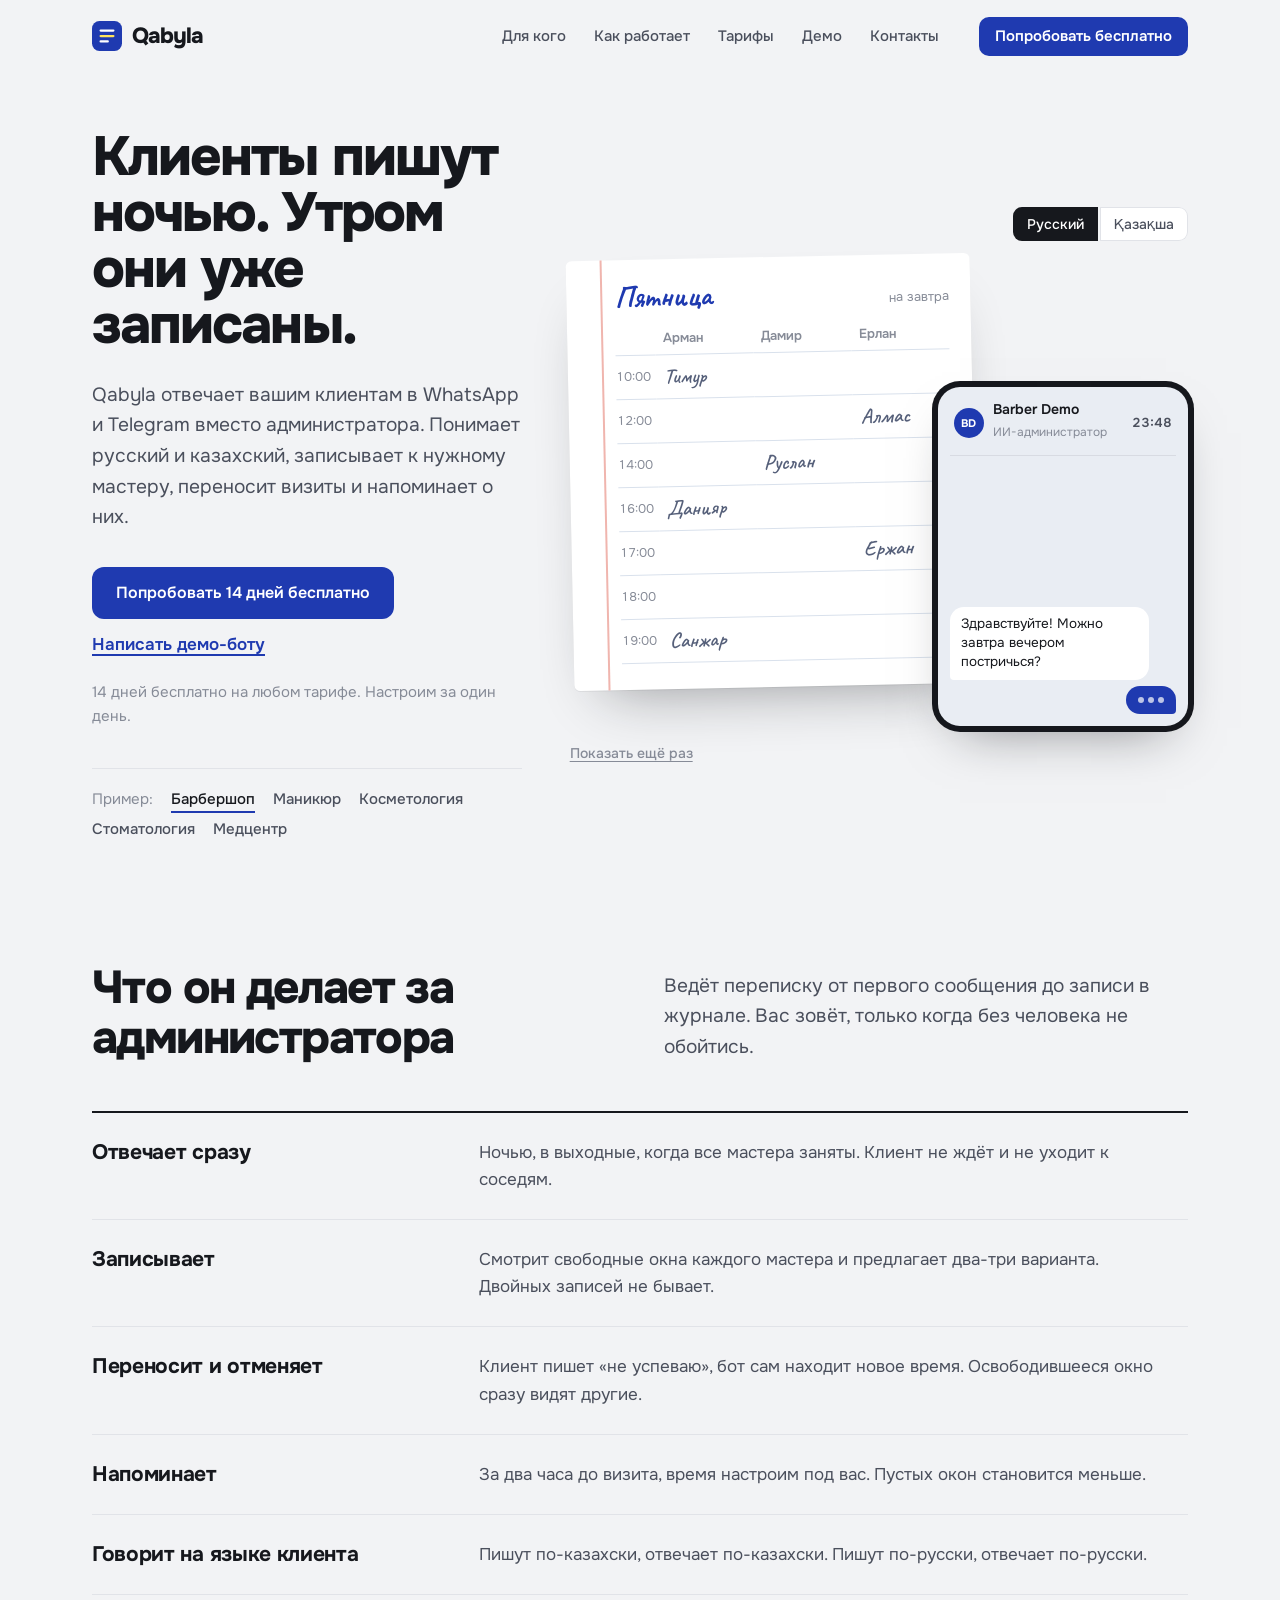
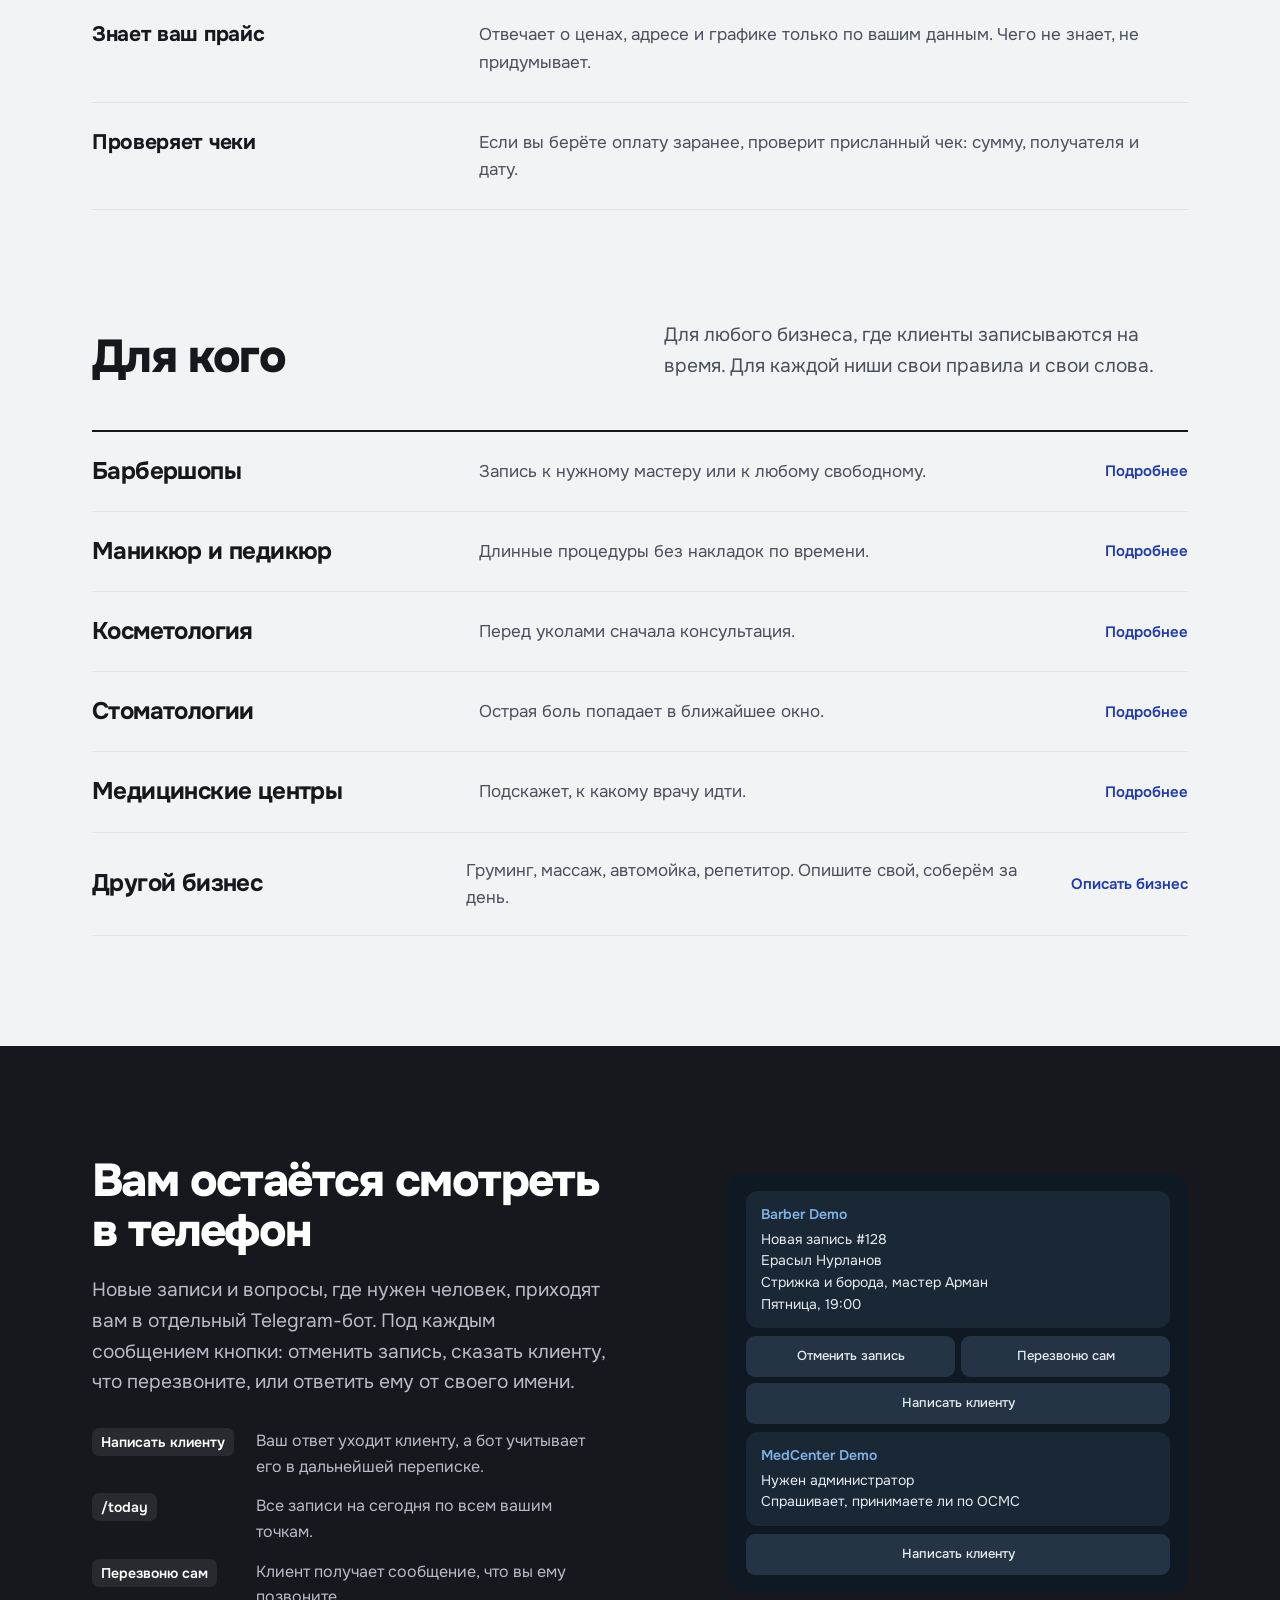
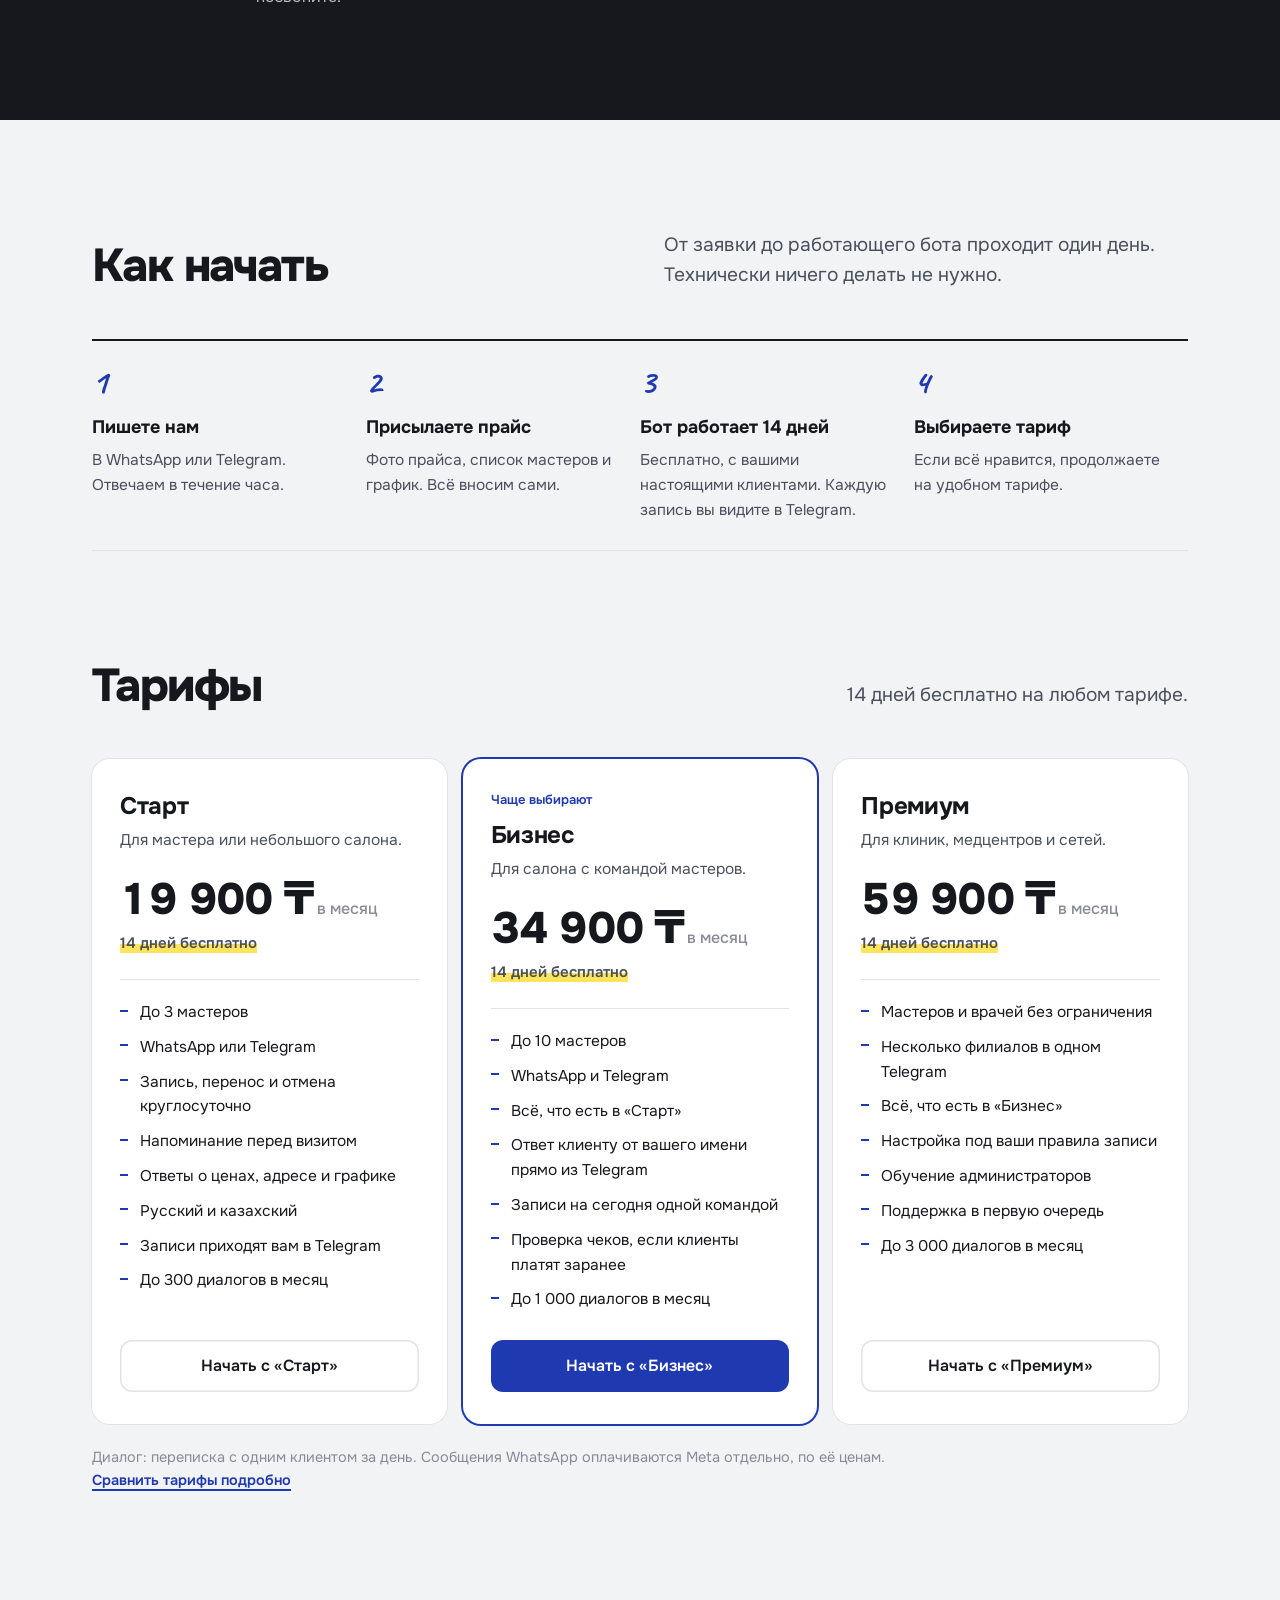
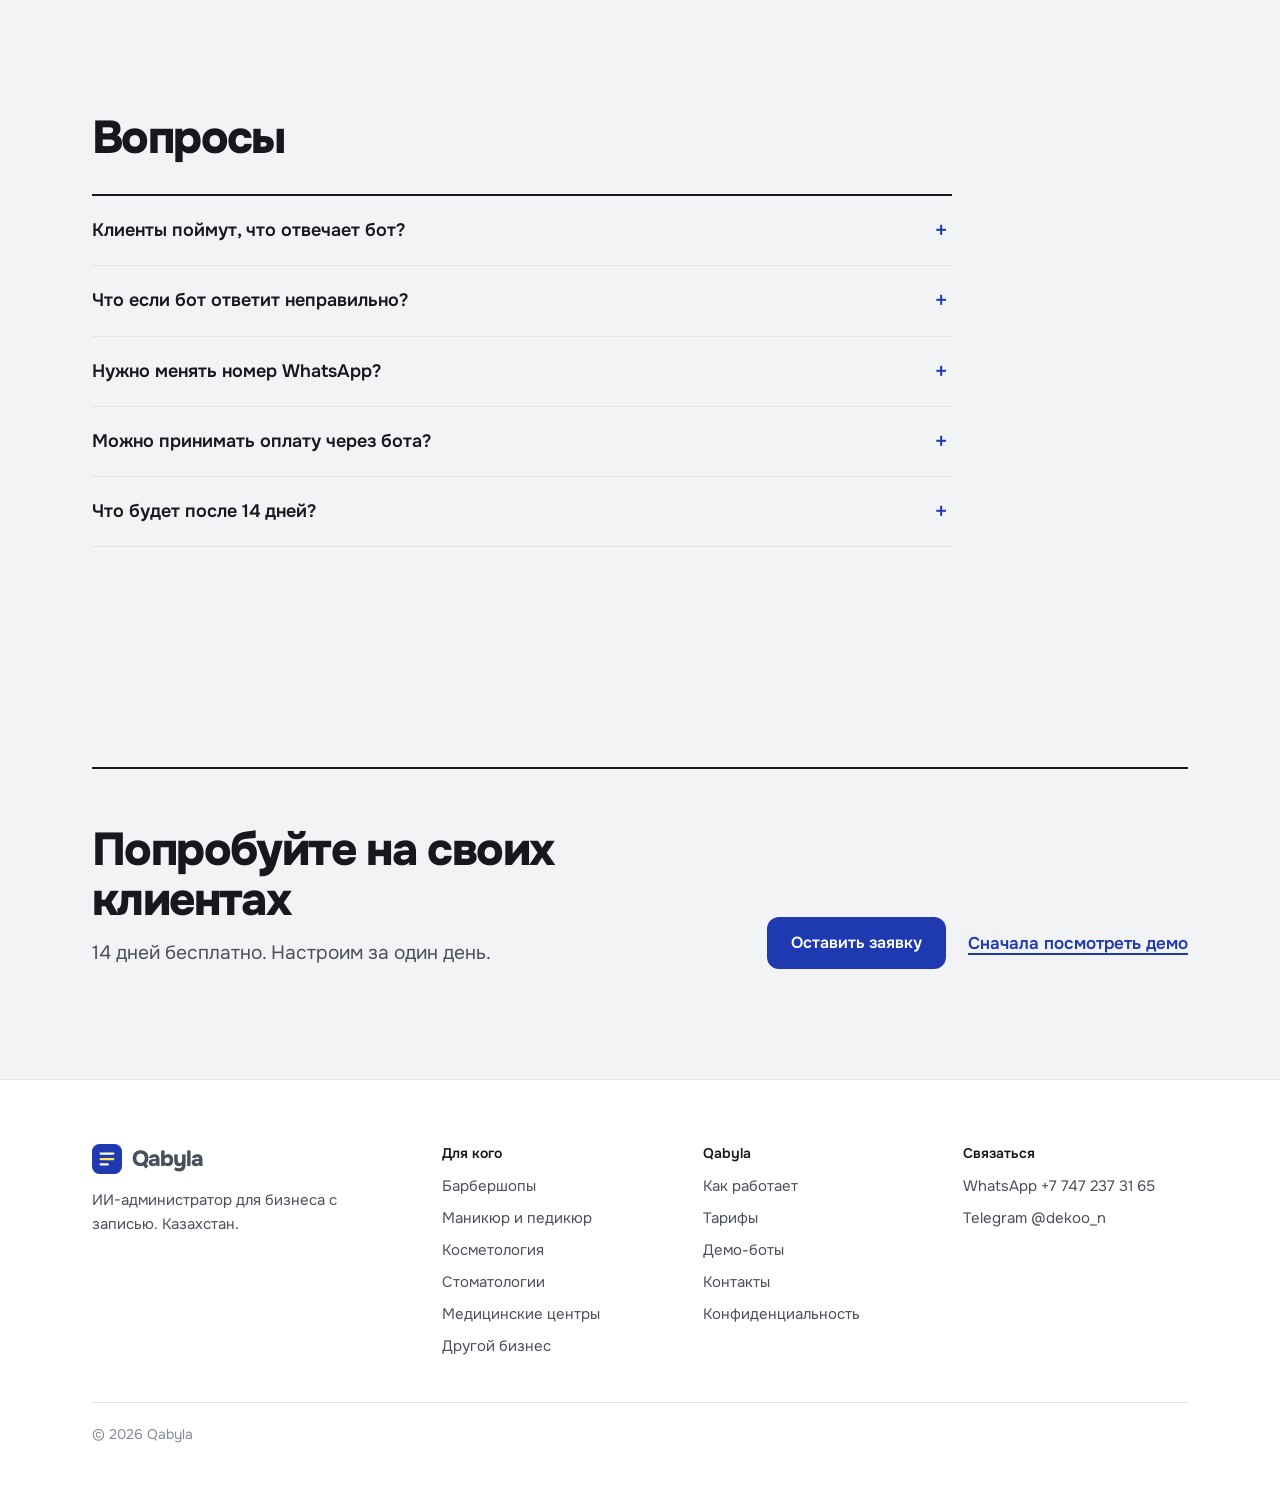
==== commit e3d775b8: "Сайт: одно напоминание за два часа до визита (время настраивается) Co-Authored-By: Claude Opus 5.5 <" ====
--- a/index.html
+++ b/index.html
@@ -11,7 +11,7 @@
 <link rel="preconnect" href="https://fonts.googleapis.com">
 <link rel="preconnect" href="https://fonts.gstatic.com" crossorigin>
 <link href="https://fonts.googleapis.com/css2?family=Caveat:wght@600;700&family=Onest:wght@400;500;600;700;800&display=swap" rel="stylesheet">
-<link rel="stylesheet" href="assets/style.css?v=202611200009">
+<link rel="stylesheet" href="assets/style.css?v=202611210210">
 </head>
 <body>
 <header class="top">
@@ -59,7 +59,7 @@
   <div class="wrap">
     <div class="sec-head"><h2>Что он делает за администратора</h2>
       <p class="lead">Ведёт переписку от первого сообщения до записи в журнале. Вас зовёт, только когда без человека не обойтись.</p></div>
-    <div class="ledger"><div><h3>Отвечает сразу</h3><p>Ночью, в выходные, когда все мастера заняты. Клиент не ждёт и не уходит к соседям.</p></div><div><h3>Записывает</h3><p>Смотрит свободные окна каждого мастера и предлагает два-три варианта. Двойных записей не бывает.</p></div><div><h3>Переносит и отменяет</h3><p>Клиент пишет «не успеваю», бот сам находит новое время. Освободившееся окно сразу видят другие.</p></div><div><h3>Напоминает</h3><p>За день до визита и за два часа. Пустых окон становится меньше.</p></div><div><h3>Говорит на языке клиента</h3><p>Пишут по-казахски, отвечает по-казахски. Пишут по-русски, отвечает по-русски.</p></div><div><h3>Знает ваш прайс</h3><p>Отвечает о ценах, адресе и графике только по вашим данным. Чего не знает, не придумывает.</p></div><div><h3>Проверяет чеки</h3><p>Если вы берёте оплату заранее, проверит присланный чек: сумму, получателя и дату.</p></div></div>
+    <div class="ledger"><div><h3>Отвечает сразу</h3><p>Ночью, в выходные, когда все мастера заняты. Клиент не ждёт и не уходит к соседям.</p></div><div><h3>Записывает</h3><p>Смотрит свободные окна каждого мастера и предлагает два-три варианта. Двойных записей не бывает.</p></div><div><h3>Переносит и отменяет</h3><p>Клиент пишет «не успеваю», бот сам находит новое время. Освободившееся окно сразу видят другие.</p></div><div><h3>Напоминает</h3><p>За два часа до визита, время настроим под вас. Пустых окон становится меньше.</p></div><div><h3>Говорит на языке клиента</h3><p>Пишут по-казахски, отвечает по-казахски. Пишут по-русски, отвечает по-русски.</p></div><div><h3>Знает ваш прайс</h3><p>Отвечает о ценах, адресе и графике только по вашим данным. Чего не знает, не придумывает.</p></div><div><h3>Проверяет чеки</h3><p>Если вы берёте оплату заранее, проверит присланный чек: сумму, получателя и дату.</p></div></div>
   </div>
 </section>
 
@@ -107,7 +107,7 @@
     <div class="sec-head"><h2>Тарифы</h2><p class="lead">14 дней бесплатно на любом тарифе.</p></div>
     <div class="plans"><article class="plan"><h3>Старт</h3><p class="for">Для мастера или небольшого салона.</p>
   <div class="price">19 900 ₸<small> в месяц</small></div><p class="free"><b>14 дней бесплатно</b></p>
-  <ul><li>До 3 мастеров</li><li>WhatsApp или Telegram</li><li>Запись, перенос и отмена круглосуточно</li><li>Напоминания за день и за 2 часа</li><li>Ответы о ценах, адресе и графике</li><li>Русский и казахский</li><li>Записи приходят вам в Telegram</li><li>До 300 диалогов в месяц</li></ul><a class="btn btn-plain" href="contact.html?plan=Старт">Начать с «Старт»</a></article><article class="plan best"><span class="tag">Чаще выбирают</span><h3>Бизнес</h3><p class="for">Для салона с командой мастеров.</p>
+  <ul><li>До 3 мастеров</li><li>WhatsApp или Telegram</li><li>Запись, перенос и отмена круглосуточно</li><li>Напоминание перед визитом</li><li>Ответы о ценах, адресе и графике</li><li>Русский и казахский</li><li>Записи приходят вам в Telegram</li><li>До 300 диалогов в месяц</li></ul><a class="btn btn-plain" href="contact.html?plan=Старт">Начать с «Старт»</a></article><article class="plan best"><span class="tag">Чаще выбирают</span><h3>Бизнес</h3><p class="for">Для салона с командой мастеров.</p>
   <div class="price">34 900 ₸<small> в месяц</small></div><p class="free"><b>14 дней бесплатно</b></p>
   <ul><li>До 10 мастеров</li><li>WhatsApp и Telegram</li><li>Всё, что есть в «Старт»</li><li>Ответ клиенту от вашего имени прямо из Telegram</li><li>Записи на сегодня одной командой</li><li>Проверка чеков, если клиенты платят заранее</li><li>До 1 000 диалогов в месяц</li></ul><a class="btn btn-pen" href="contact.html?plan=Бизнес">Начать с «Бизнес»</a></article><article class="plan"><h3>Премиум</h3><p class="for">Для клиник, медцентров и сетей.</p>
   <div class="price">59 900 ₸<small> в месяц</small></div><p class="free"><b>14 дней бесплатно</b></p>
@@ -136,6 +136,6 @@
     <div class="f-bottom">© 2026 Qabyla</div>
   </div>
 </footer>
-<script src="assets/app.js?v=202611200009"></script>
+<script src="assets/app.js?v=202611210210"></script>
 </body>
 </html>
